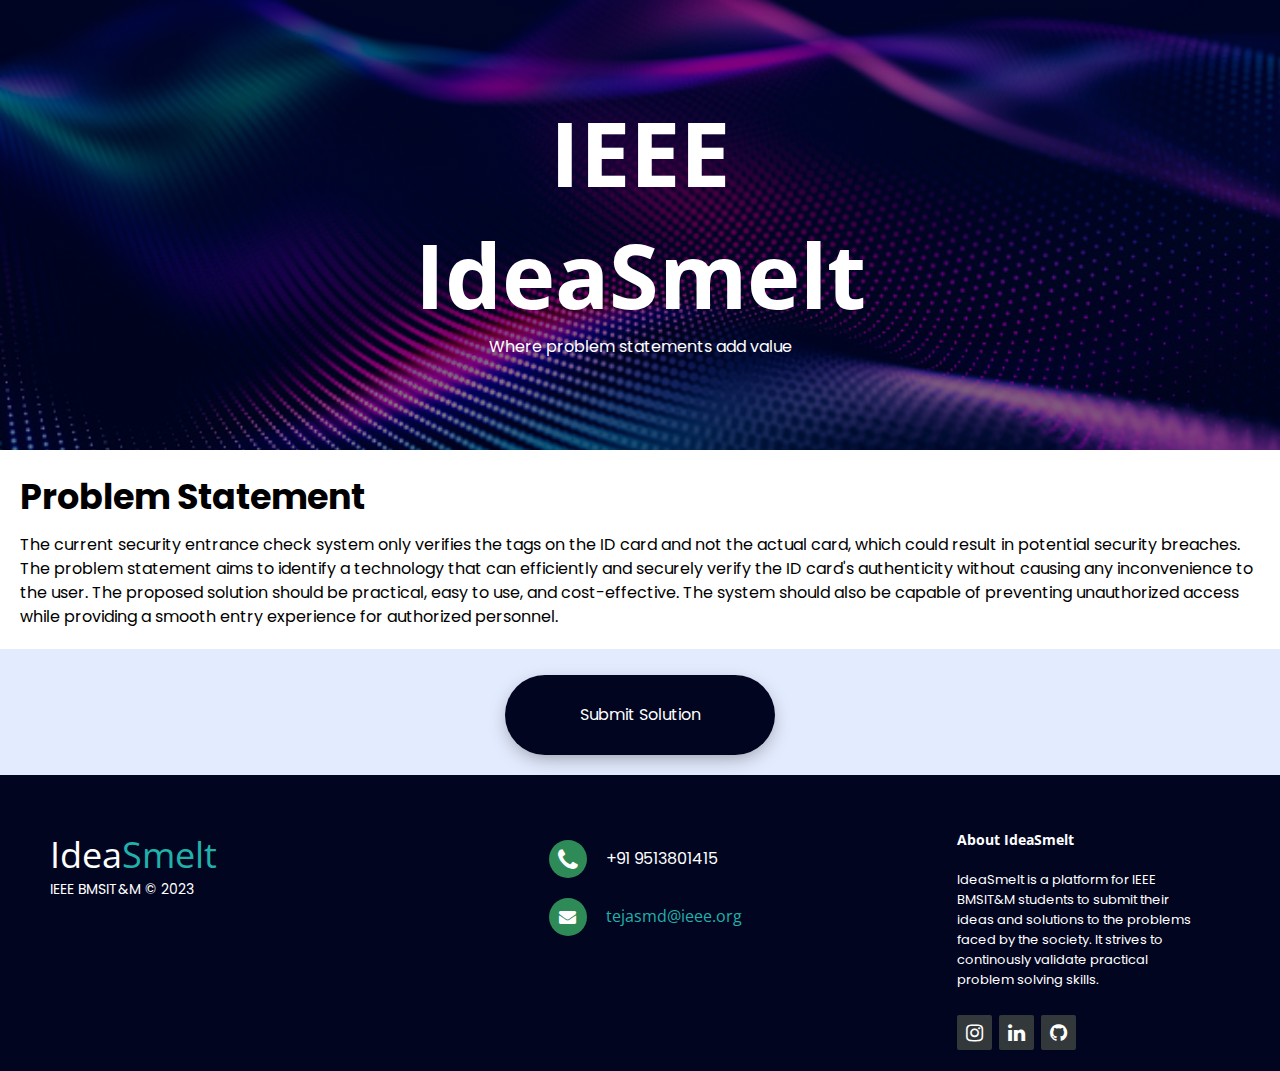
==== Ideasmelt.html @ 8e151fea "Reset everything back to Vishal commit #148a274" ====
<!DOCTYPE html>
<html>

<head>
    <title>IEEE Ideasmelt</title>
    <link rel="stylesheet" type="text/css" href="style/style.css">
    <link rel="stylesheet" type="text/css" href="style/banner.css">
    <link rel="stylesheet" type="text/css" href="style/submit.css">
    <link rel="stylesheet" type="text/css" href="style/footer.css">
    <link rel="stylesheet" href="https://cdnjs.cloudflare.com/ajax/libs/font-awesome/4.7.0/css/font-awesome.min.css">

</head>

<body>
    <div class="hero-image">
        <div class="hero-text">
            <h1>IEEE IdeaSmelt</h1>
            <p>Where problem statements add value</p>
        </div>
    </div>
    <!-- <header> -->
    <!-- <h1>IEEE IdeaSmelt</h1/> -->
    <!-- </header> -->
    <section>
        <h2>Problem Statement</h2>
        <p>The current security entrance check system only verifies the tags on the ID card and not the actual card,
            which could result in potential security breaches. The problem statement aims to identify a technology that
            can efficiently and securely verify the ID card's authenticity without causing any inconvenience to the
            user. The proposed solution should be practical, easy to use, and cost-effective. The system should also be
            capable of preventing unauthorized access while providing a smooth entry experience for authorized
            personnel.</p>
    </section>
    <center>
        <div class="container">
            <button id="btn">
                <p id="btnText">Submit Solution</p>
                <div class="check-box">
                    <svg xmlns="http://www.w3.org/2000/svg" viewBox="0 0 50 50">
                        <path fill="transparent" d="M14.1 27.2l7.1 7.2 16.7-16.8" />
                    </svg>
                </div>
            </button>
        </div>
    </center>
    
    <footer class="footer-distributed">

        <div class="footer-left">

            <h3>Idea<span>Smelt</span></h3>

            <!-- <p class="footer-links">
                <a href="#" class="link-1">Home</a>
                
                <a href="#">Blog</a>
            
                <a href="#">Pricing</a>
            
                <a href="#">About</a>
                
                <a href="#">Faq</a>
                
                <a href="#">Contact</a>
            </p>-->

            <p class="footer-company-name">IEEE BMSIT&M © 2023</p>
        </div>

        <div class="footer-center">

            <div>
                <i class="fa fa-phone"></i>
                <a href="tel:+91 9513801415">
                    <p>+91 9513801415</p>
                </a>
            </div>

            <div>
                <i class="fa fa-envelope"></i>
                <p><a href="mailto:tejasmd@ieee.org">tejasmd@ieee.org</a></p>
            </div>

            <!-- 
            <div>
                <i class="fa fa-phone"></i>
                <p>+91 9513801415</p>
            </div>


            <div>
                <i class="fa fa-envelope"></i>
                <p><a href="mailto:tejasmd@ieee.org">tejasmd@ieee.org</a></p>
            </div>

            <p> </p>

            <div>
                <i class="fa fa-phone"></i>
                <p>+91 9513801415</p>
            </div>

            <div>
                <i class="fa fa-envelope"></i>
                <p><a href="mailto:tejasmd@ieee.org">tejasmd@ieee.org</a></p>
            </div> -->

        </div>



        <div class="footer-right">

            <p class="footer-company-about">
                <span>About IdeaSmelt</span>
                IdeaSmelt is a platform for IEEE BMSIT&M students to submit their ideas and solutions to the problems
                faced by the society. It strives to continously validate practical problem solving skills.
            </p>

            <div class="footer-icons">

                <a href="https://www.instagram.com/bmsit_ieee/?hl=en"><i class="fa fa-instagram"></i></a>
                <a href="https://in.linkedin.com/in/ieee-bmsit"><i class="fa fa-linkedin"></i></a>
                <a href="https://github.com/Tejas-MD/IEEE-Ideasmelt---Website"><i class="fa fa-github"></i></a>

            </div>

        </div>

    </footer>
</body>

</html>
---- style/banner.css ----
*
{
    margin: 0%;
    padding: 0%;
    box-sizing: border-box;
}

body,
html {
    height: 100%;
}

/* The hero image */
.hero-image {
    /* Use "linear-gradient" to add a darken background effect to the image (photographer.jpg). This will make the text easier to read */
    background-image: linear-gradient(rgba(0, 0, 0, 0.5), rgba(0, 0, 0, 0.5)), url("../images/sample4.jpg");

    /* Set a specific height */
    height: 50%;

    /* Position and center the image to scale nicely on all screens */
    background-position: center;
    background-repeat: no-repeat;
    background-size: cover;
    position: relative;
}

/* Place text in the middle of the image */
.hero-text {
    text-align: center;
    position: absolute;
    top: 50%;
    left: 50%;
    transform: translate(-50%, -50%);
    color: white;
    font-size: 45px;
    font-family: 'Poppins', sans-serif;
}

h2 {
    font-size: 35px;
    font-weight: bold;
    margin-bottom: 10px;
    font-family: 'Poppins', sans-serif;
}

p {
    font-size: 16px;
    line-height: 1.5;
    margin: 0;
    font-family: 'Poppins', sans-serif;
}

header {
    background-color: #0066cc;
    color: white;
    text-align: center;
    padding: 20px;
}
---- style/submit.css ----
@import url('https://fonts.googleapis.com/css2?family=Poppins:wght@100;200;300;400;500;600;700;800;900&display=swap');

*{
    margin: 0;
    padding: 0;
    box-sizing: border-box;
    font-family: 'Poppins', sans-serif;
}

.container{
    width: 100%;
    background: #e3ebfe;
    padding-top: 2%;
    justify-content: center;
    align-items: center;
}

button{
    width: 270px;
    height: 80px;
    border: none;
    outline: none;
    background: rgb(1,5,32);
    text-decoration: none;
    color: #fff;
    font-size: 22px;
    border-radius: 40px;
    text-align: center;
    box-shadow: 0 6px 20px -5px rgba(0,0,0,0.4);
    /* position: relative; */
    overflow: hidden;
    cursor: pointer;
    transition: 1s;
    /*make the button in the center*/
    margin-bottom: 20px;

}

/* button hover */
button:hover{
    background: #0a4e69;
    transition: 1s;
}

a:active, a:hover, a:focus, a{
    color: #fff;
    text-decoration: none;
}

.check-box{
    width: 80px;
    height: 80px;
    border-radius: 40px;
    box-shadow: 0 0 12px -2px rgba(0,0,0,0.5);
    position: absolute;
    top: 0;
    right: -40px;
    opacity: 0;
}

.check-box svg{
    width: 40px;
    margin: 20px;
}

svg path{
    stroke-width: 3;
    stroke: #fff;
    stroke-dasharray: 34;
    stroke-dashoffset: 34;
    stroke-linecap: round;
}

.active{
    background: #ff2b75;
    transition: 1s;
}

.active .check-box{
    right: 0;
    opacity: 1;
    transition: 1s;
}

.active p{
    margin-right: 125px;
    transition: 1s;
}

.active svg path{
    stroke-dashoffset: 0;
    transition: 1s;
    transition-delay: 1s;
}
  
  section {
    margin: 20px;
    font-size: 18px;
  }
---- style/footer.css ----
/* Footer */
@import url(https://fonts.googleapis.com/css?family=Open+Sans:400,500,300,700);

* {
  font-family: Open Sans;
}


.footer-distributed{
  background: rgb(1,5,32);
  box-shadow: 0 1px 1px 0 rgba(0, 0, 0, 0.12);
  box-sizing: border-box;
  width: 100%;
  text-align: left;
  font: bold 16px sans-serif;
  padding: 55px 50px;
  padding-bottom: 1rem;
  padding-right: 2rem;
}

.footer-distributed .footer-left,
.footer-distributed .footer-center,
.footer-distributed .footer-right{
  display: inline-block;
  vertical-align: top;
}

/* Footer left */

.footer-distributed .footer-left{
  width: 40%;
}

/* The company logo */

.footer-distributed h3{
  color:  #ffffff;
  font: normal 36px 'Open Sans', cursive;
  margin: 0;
}

.footer-distributed h3 span{
  color:  lightseagreen;
}

/* Footer links */

.footer-distributed .footer-links{
  color:  #ffffff;
  margin: 20px 0 12px;
  padding: 0;
}

.footer-distributed .footer-links a{
  display:inline-block;
  line-height: 1.8;
  font-weight:400;
  text-decoration: none;
  color:  inherit;
}

.footer-distributed .footer-company-name{
  color:  #ffffff;
  font-size: 14px;
  font-weight: normal;
  margin: 0;
}

/* Footer Center */

.footer-distributed .footer-center{
  width: 35%;
}

.footer-distributed .footer-center i{
  background-color:  seagreen;
  color: #ffffff;
  font-size: 25px;
  width: 38px;
  height: 38px;
  border-radius: 50%;
  text-align: center;
  line-height: 42px;
  margin: 10px 15px;
  vertical-align: middle;
}

.footer-distributed .footer-center i.fa-envelope{
  font-size: 17px;
  line-height: 38px;
}

.footer-distributed .footer-center p{
  display: inline-block;
  color: #ffffff;
  font-weight:400;
  vertical-align: middle;
  margin:0;
}

.footer-distributed .footer-center p span{
  display:block;
  font-weight: normal;
  font-size:14px;
  line-height:2;
}

.footer-distributed .footer-center p a{
  color:  lightseagreen;
  text-decoration: none;;
}

.footer-distributed .footer-links a:before {
  content: "|";
  font-weight:300;
  font-size: 20px;
  left: 0;
  color: #fff;
  display: inline-block;
  padding-right: 5px;
}

.footer-distributed .footer-links .link-1:before {
  content: none;
}

/* Footer Right */

.footer-distributed .footer-right{
  width: 20%;
}

.footer-distributed .footer-company-about{
  line-height: 20px;
  color:  #ffffff;
  font-size: 13px;
  font-weight: normal;
  margin: 0;
}

.footer-distributed .footer-company-about span{
  display: block;
  color:  #ffffff;
  font-size: 14px;
  font-weight: bold;
  margin-bottom: 20px;
}

.footer-distributed .footer-icons{
  margin-top: 25px;
}

.footer-distributed .footer-icons a{
  display: inline-block;
  width: 35px;
  height: 35px;
  cursor: pointer;
  background-color:  #33383b;
  border-radius: 2px;

  font-size: 20px;
  color: #ffffff;
  text-align: center;
  line-height: 35px;

  margin-right: 3px;
  margin-bottom: 5px;
}

/* If you don't want the footer to be responsive, remove these media queries */

@media (max-width: 880px) {

  .footer-distributed{
    font: bold 14px sans-serif;
  }

  .footer-distributed .footer-left,
  .footer-distributed .footer-center,
  .footer-distributed .footer-right{
    display: block;
    width: 100%;
    margin-bottom: 40px;
    text-align: center;
  }

  .footer-distributed .footer-center i{
    margin-left: 0;
  }

}
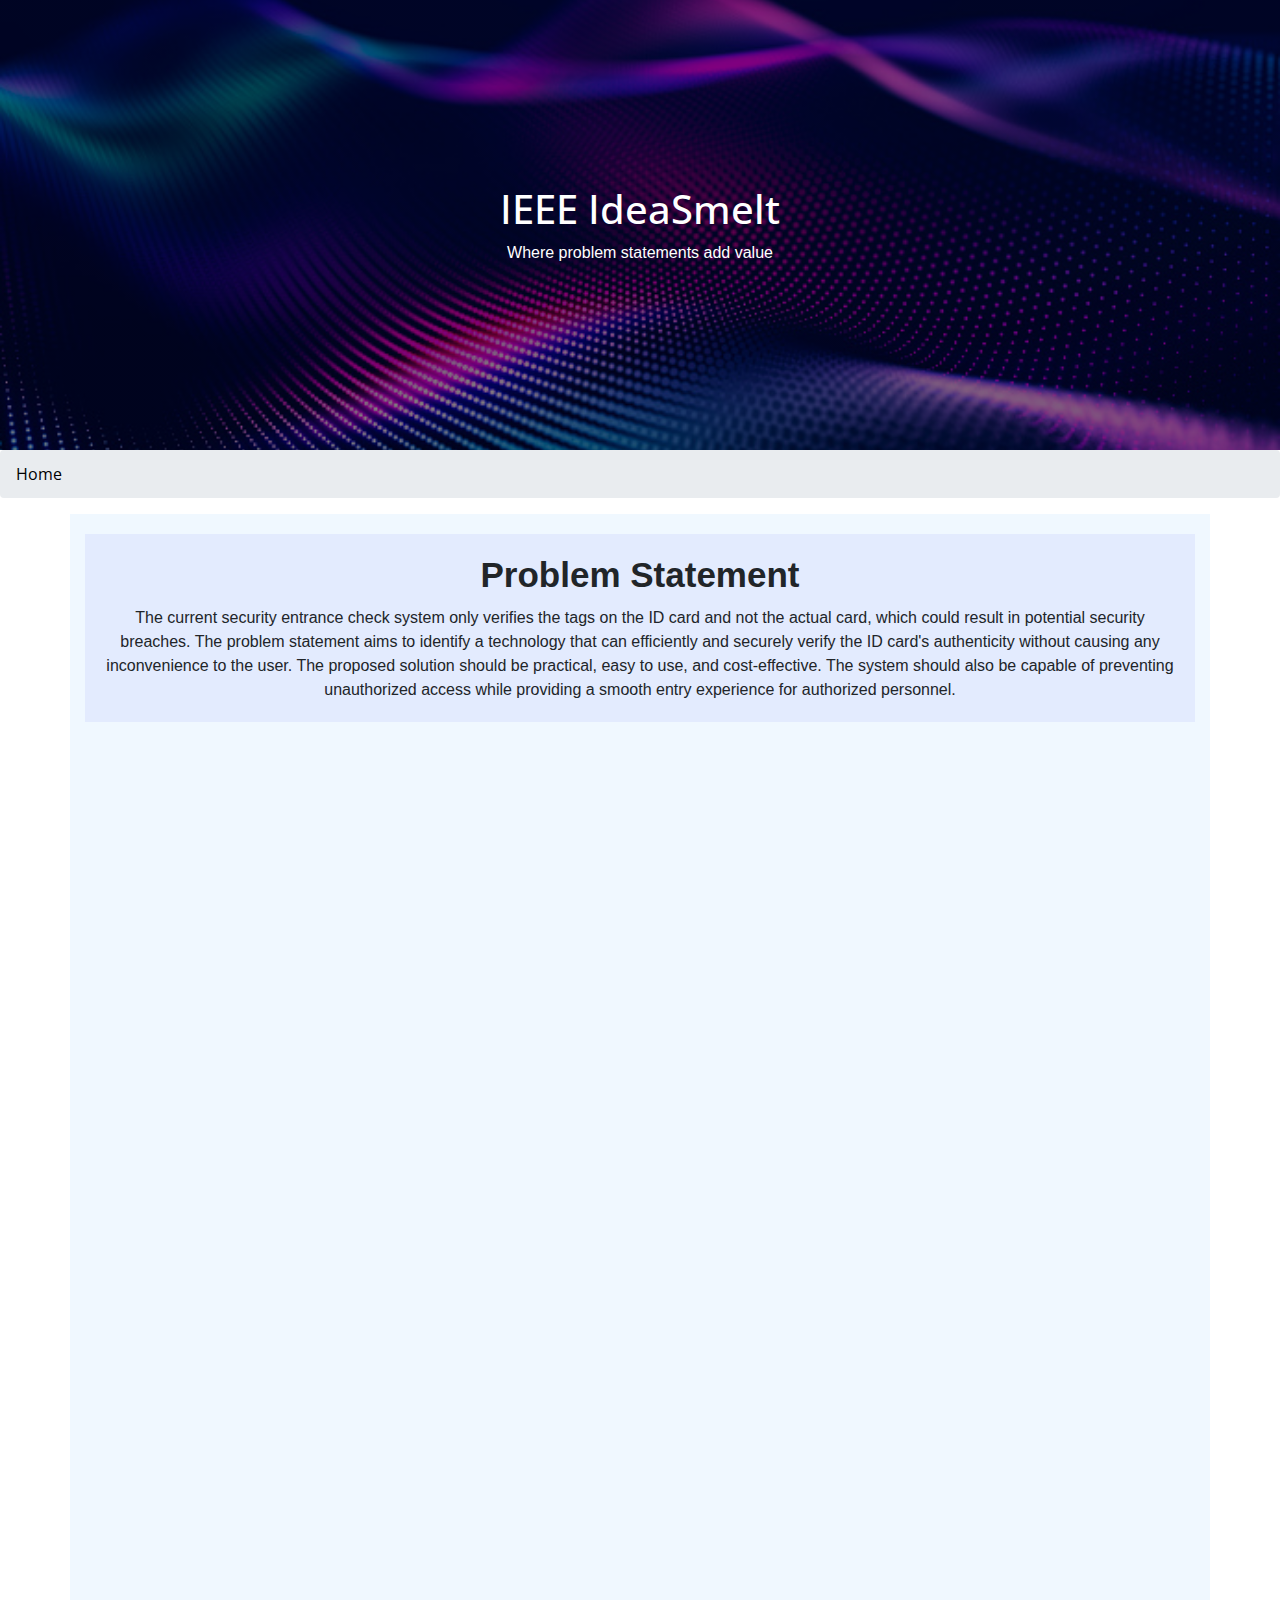
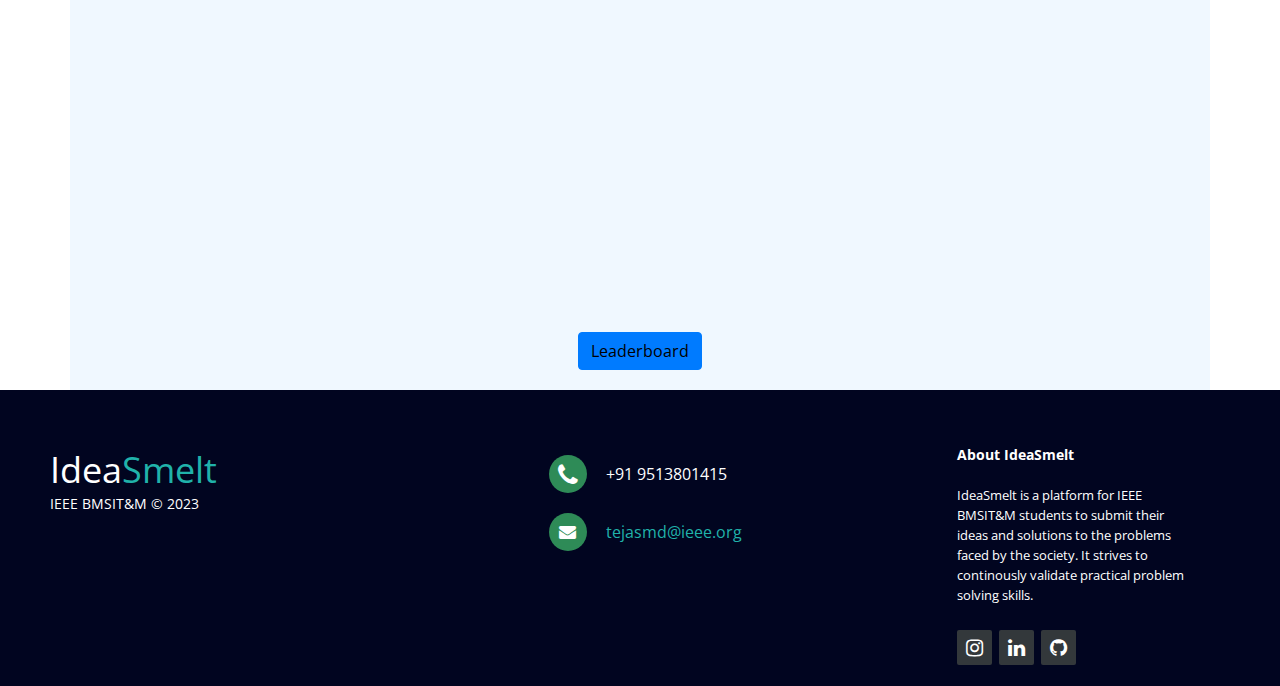
==== commit ee8ea36c: "added bootstrap to the home page and fixed things" ====
--- a/Ideasmelt.html
+++ b/Ideasmelt.html
@@ -2,11 +2,20 @@
 <html>
 
 <head>
+    <meta charset="UTF-8">
+    <meta http-equiv="X-UA-Compatible" content="IE=edge">
+    <meta name="viewport" content="width=device-width, initial-scale=1.0">
+
     <title>IEEE Ideasmelt</title>
+
     <link rel="stylesheet" type="text/css" href="style/style.css">
     <link rel="stylesheet" type="text/css" href="style/banner.css">
-    <link rel="stylesheet" type="text/css" href="style/submit.css">
     <link rel="stylesheet" type="text/css" href="style/footer.css">
+    <link rel="stylesheet" type="text/css" href="style/problem.css">
+    
+    <link href="https://cdn.jsdelivr.net/npm/bootstrap@5.2.3/dist/css/bootstrap.min.css" rel="stylesheet" integrity="sha384-rbsA2VBKQhggwzxH7pPCaAqO46MgnOM80zW1RWuH61DGLwZJEdK2Kadq2F9CUG65" crossorigin="anonymous">
+    <link rel="stylesheet" href="https://cdn.jsdelivr.net/npm/bootstrap@4.6.2/dist/css/bootstrap.min.css">
+    <link href="https://fonts.googleapis.com/css2?family=Josefin+Sans&display=swap" rel="stylesheet">
     <link rel="stylesheet" href="https://cdnjs.cloudflare.com/ajax/libs/font-awesome/4.7.0/css/font-awesome.min.css">
 
 </head>
@@ -21,28 +30,54 @@
     <!-- <header> -->
     <!-- <h1>IEEE IdeaSmelt</h1/> -->
     <!-- </header> -->
-    <section>
-        <h2>Problem Statement</h2>
-        <p>The current security entrance check system only verifies the tags on the ID card and not the actual card,
-            which could result in potential security breaches. The problem statement aims to identify a technology that
-            can efficiently and securely verify the ID card's authenticity without causing any inconvenience to the
-            user. The proposed solution should be practical, easy to use, and cost-effective. The system should also be
-            capable of preventing unauthorized access while providing a smooth entry experience for authorized
-            personnel.</p>
-    </section>
-    <center>
-        <div class="container">
-            <button id="btn">
-                <p id="btnText">Submit Solution</p>
-                <div class="check-box">
-                    <svg xmlns="http://www.w3.org/2000/svg" viewBox="0 0 50 50">
-                        <path fill="transparent" d="M14.1 27.2l7.1 7.2 16.7-16.8" />
-                    </svg>
+
+    <!-- breadcrums -->
+    <nav style="--bs-breadcrumb-divider: url(&#34;data:image/svg+xml,%3Csvg xmlns='http://www.w3.org/2000/svg' width='8' height='8'%3E%3Cpath d='M2.5 0L1 1.5 3.5 4 1 6.5 2.5 8l4-4-4-4z' fill='%236c757d'/%3E%3C/svg%3E&#34;);" aria-label="breadcrumb">
+        <ol class="breadcrumb">
+            <li class="breadcrumb-item"><a href="Ideasmelt.html">Home</a></li>
+        </ol>
+    </nav>
+
+    <!-- main -->
+    <div class="container main_section">
+        <!-- problem statement section -->
+        <div class="row">
+            <div class="col-md-12">
+                <div class="problem text-center">
+                    <h2>Problem Statement</h2>
+                    <p>
+                        The current security entrance check system only verifies the tags on the ID card and not the actual card,
+                        which could result in potential security breaches. The problem statement aims to identify a technology that
+                        can efficiently and securely verify the ID card's authenticity without causing any inconvenience to the
+                        user. The proposed solution should be practical, easy to use, and cost-effective. The system should also be
+                        capable of preventing unauthorized access while providing a smooth entry experience for authorized
+                        personnel.
+                    </p>
                 </div>
-            </button>
+            </div>
         </div>
-    </center>
-    
+
+        <!-- Google form integration using iframe -->
+        <div class="row">
+            <div class="col-md-12">
+                <div class="form text-center">
+                    <iframe src="https://docs.google.com/forms/d/e/1FAIpQLSfJGp_RNYvOnj9CLgPDKUlSetz_xPPGLwyY-zP4yaMA66i6kQ/viewform?embedded=true" width="640" height="1204" frameborder="0" marginheight="0" marginwidth="0">Loading…</iframe>
+                </div>
+            </div>
+        </div>
+        
+        <!-- go to LeaderBoard button -->
+        <div class="row">
+            <div class="col-md-12">
+                <div class="leaderboard text-center">
+                    <a href="leaderboard.html" class="btn btn-primary">Leaderboard</a>
+                </div>
+            </div>
+        </div>
+        
+    </div>
+
+    <!-- footer -->
     <footer class="footer-distributed">
 
         <div class="footer-left">
@@ -106,7 +141,7 @@
 
         </div>
 
-
+        
 
         <div class="footer-right">
 
@@ -129,4 +164,4 @@
     </footer>
 </body>
 
-</html>+</html>
--- a/style/banner.css
+++ b/style/banner.css
@@ -1,8 +1,15 @@
-*
-{
-    margin: 0%;
-    padding: 0%;
+*, *:before, *:after {
     box-sizing: border-box;
+    -moz-box-sizing: border-box;
+    -webkit-box-sizing: border-box;
+}
+
+body,html {
+    min-height:100%;
+}
+
+body{
+    background:#fff;
 }
 
 body,
@@ -37,23 +44,22 @@
     font-family: 'Poppins', sans-serif;
 }
 
-h2 {
-    font-size: 35px;
-    font-weight: bold;
-    margin-bottom: 10px;
-    font-family: 'Poppins', sans-serif;
-}
-
-p {
+.hero-text p {
     font-size: 16px;
     line-height: 1.5;
     margin: 0;
     font-family: 'Poppins', sans-serif;
 }
 
-header {
+/* header {
     background-color: #0066cc;
     color: white;
     text-align: center;
     padding: 20px;
-}+} */
+
+/* for links to appear black */
+a, a:hover, a:focus, a:active, a:visited, a:link {
+    text-decoration: none;
+     color: #000;
+  }--- a/style/problem.css
+++ b/style/problem.css
@@ -0,0 +1,27 @@
+
+.problem h2 {
+    font-size: 35px;
+    font-weight: bold;
+    margin-bottom: 10px;
+    font-family: 'Poppins', sans-serif;
+}
+
+.problem p {
+    font-size: 16px;
+    line-height: 1.5;
+    margin: 0;
+    font-family: 'Poppins', sans-serif;
+}
+
+.problem {
+    background-color: #e3ebfe;
+    padding: 20px;
+    
+}
+
+.main_section {
+    background-color: aliceblue;
+    padding: 20px;
+}
+
+
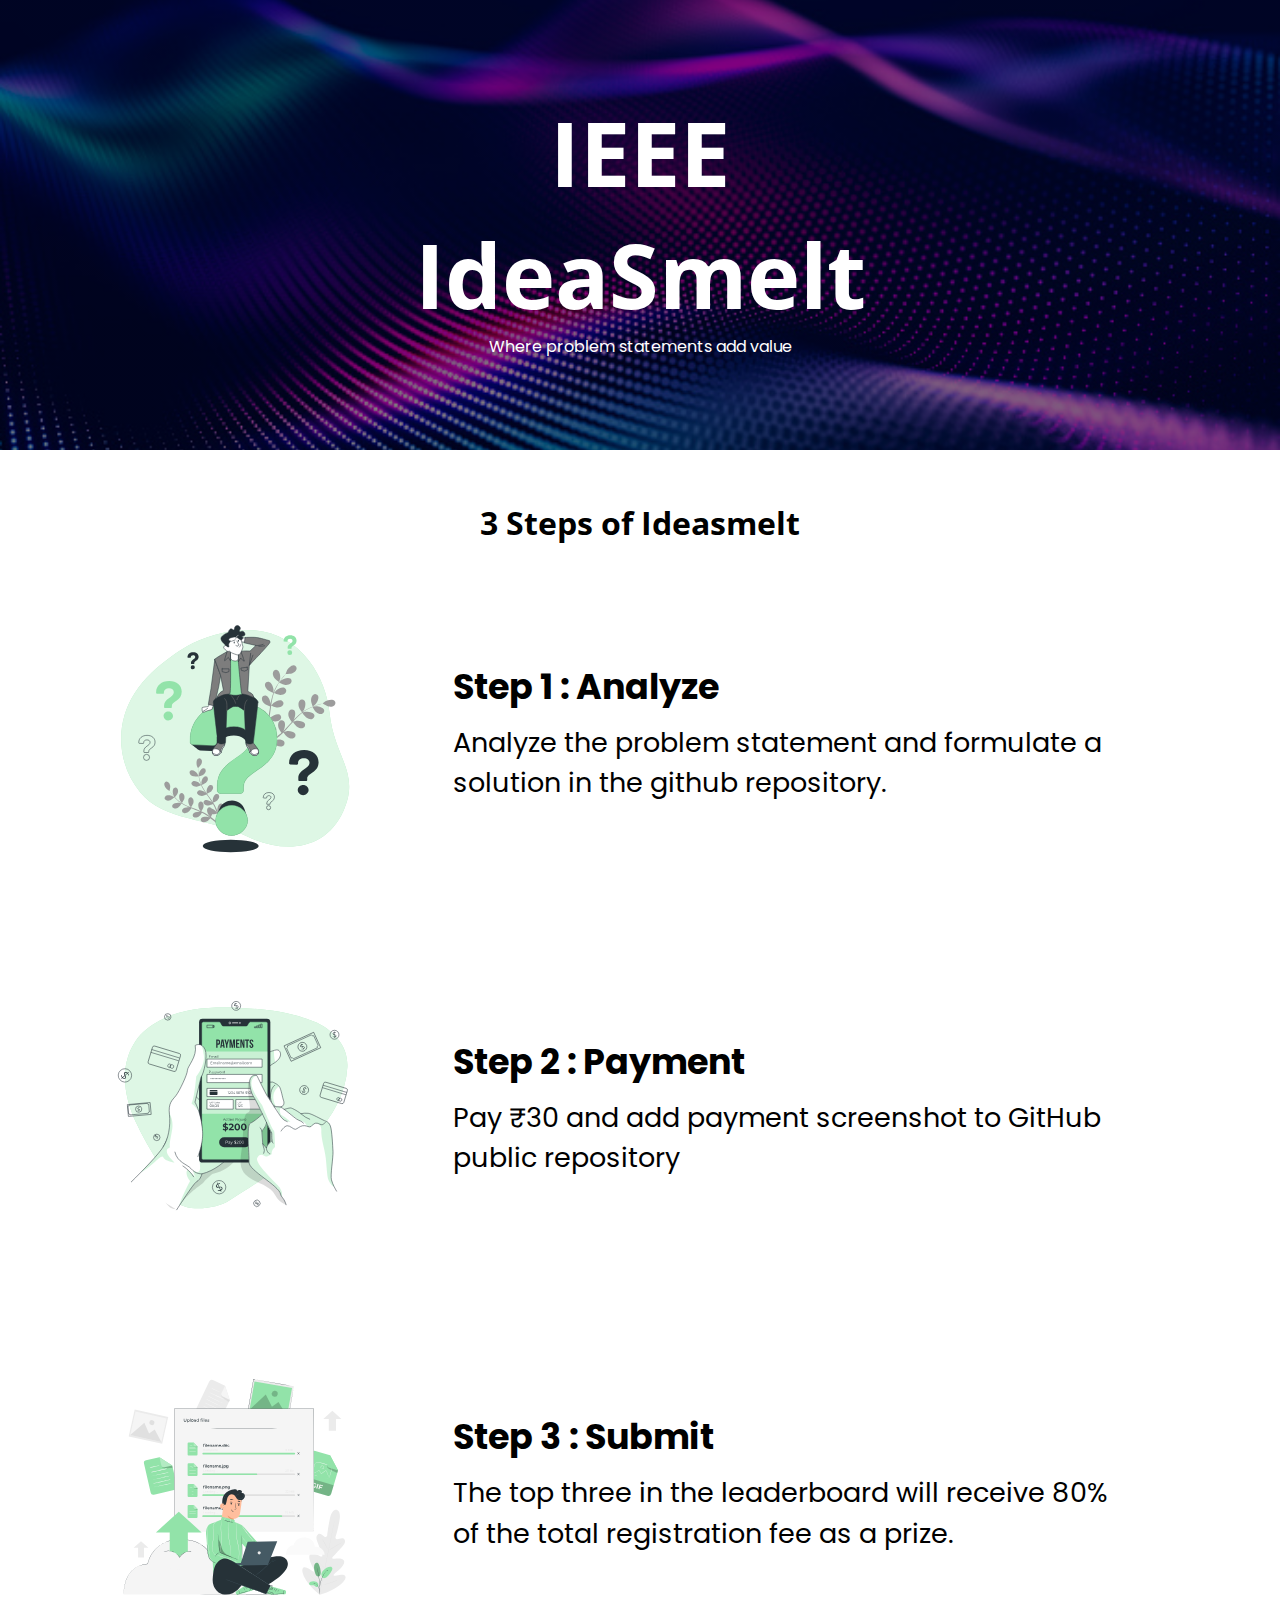
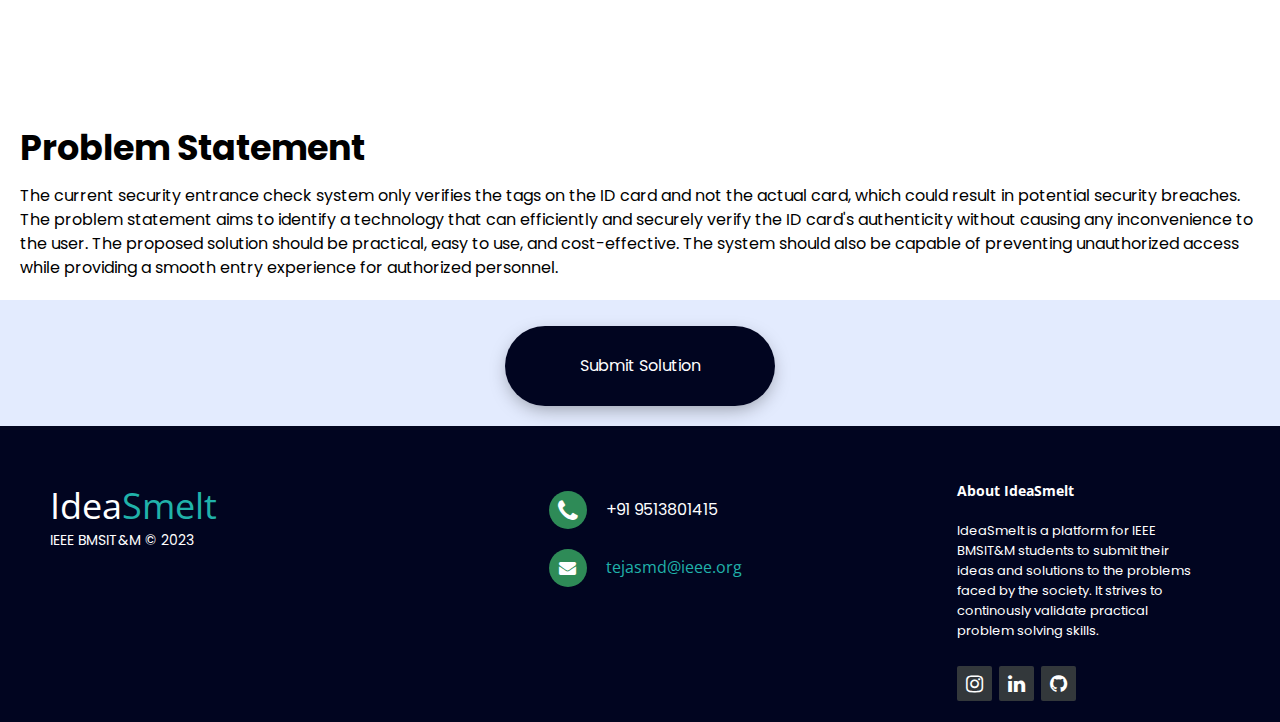
==== commit 119c386b: "added 3 steps" ====
--- a/Ideasmelt.html
+++ b/Ideasmelt.html
@@ -3,24 +3,22 @@
 
 <head>
     <meta charset="UTF-8">
-    <meta http-equiv="X-UA-Compatible" content="IE=edge">
     <meta name="viewport" content="width=device-width, initial-scale=1.0">
 
+    
     <title>IEEE Ideasmelt</title>
 
     <link rel="stylesheet" type="text/css" href="style/style.css">
     <link rel="stylesheet" type="text/css" href="style/banner.css">
+    <link rel="stylesheet" type="text/css" href="style/submit.css">
     <link rel="stylesheet" type="text/css" href="style/footer.css">
-    <link rel="stylesheet" type="text/css" href="style/problem.css">
-    
-    <link href="https://cdn.jsdelivr.net/npm/bootstrap@5.2.3/dist/css/bootstrap.min.css" rel="stylesheet" integrity="sha384-rbsA2VBKQhggwzxH7pPCaAqO46MgnOM80zW1RWuH61DGLwZJEdK2Kadq2F9CUG65" crossorigin="anonymous">
-    <link rel="stylesheet" href="https://cdn.jsdelivr.net/npm/bootstrap@4.6.2/dist/css/bootstrap.min.css">
-    <link href="https://fonts.googleapis.com/css2?family=Josefin+Sans&display=swap" rel="stylesheet">
+
     <link rel="stylesheet" href="https://cdnjs.cloudflare.com/ajax/libs/font-awesome/4.7.0/css/font-awesome.min.css">
 
 </head>
 
 <body>
+    <!-- The Header starts -->
     <div class="hero-image">
         <div class="hero-text">
             <h1>IEEE IdeaSmelt</h1>
@@ -31,53 +29,63 @@
     <!-- <h1>IEEE IdeaSmelt</h1/> -->
     <!-- </header> -->
 
-    <!-- breadcrums -->
-    <nav style="--bs-breadcrumb-divider: url(&#34;data:image/svg+xml,%3Csvg xmlns='http://www.w3.org/2000/svg' width='8' height='8'%3E%3Cpath d='M2.5 0L1 1.5 3.5 4 1 6.5 2.5 8l4-4-4-4z' fill='%236c757d'/%3E%3C/svg%3E&#34;);" aria-label="breadcrumb">
-        <ol class="breadcrumb">
-            <li class="breadcrumb-item"><a href="Ideasmelt.html">Home</a></li>
-        </ol>
-    </nav>
+    <!-- The Header ends -->
 
-    <!-- main -->
-    <div class="container main_section">
-        <!-- problem statement section -->
-        <div class="row">
-            <div class="col-md-12">
-                <div class="problem text-center">
-                    <h2>Problem Statement</h2>
-                    <p>
-                        The current security entrance check system only verifies the tags on the ID card and not the actual card,
-                        which could result in potential security breaches. The problem statement aims to identify a technology that
-                        can efficiently and securely verify the ID card's authenticity without causing any inconvenience to the
-                        user. The proposed solution should be practical, easy to use, and cost-effective. The system should also be
-                        capable of preventing unauthorized access while providing a smooth entry experience for authorized
-                        personnel.
-                    </p>
-                </div>
+
+    <div class="box">
+        <center><div><h1>3 Steps of Ideasmelt</h1></div></center>
+        <div class="step">
+            <img src="./images/idea.svg" alt="idea" class="floating">
+            <div class="step1">
+                <h2>Step 1 : Analyze</h2>
+                <p>Analyze the problem statement and formulate a solution in the github repository.</p>
+            </div>
+            
+        </div>
+        <div class="step">
+            <img src="./images/payment.svg" alt="payment" class="floating">
+            <div class="step2">
+                <h2>Step 2 : Payment</h2>
+                <p>Pay ₹30 and add payment screenshot to GitHub public repository</p>
             </div>
         </div>
-
-        <!-- Google form integration using iframe -->
-        <div class="row">
-            <div class="col-md-12">
-                <div class="form text-center">
-                    <iframe src="https://docs.google.com/forms/d/e/1FAIpQLSfJGp_RNYvOnj9CLgPDKUlSetz_xPPGLwyY-zP4yaMA66i6kQ/viewform?embedded=true" width="640" height="1204" frameborder="0" marginheight="0" marginwidth="0">Loading…</iframe>
-                </div>
+        <div class="step">
+            <img src="./images/submit.svg" alt="prize" class="floating">
+            <div class="step3">
+                <h2>Step 3 : Submit</h2>
+                <p>The top three in the leaderboard will receive 80% of the total registration fee as a prize.</p>
             </div>
         </div>
-        
-        <!-- go to LeaderBoard button -->
-        <div class="row">
-            <div class="col-md-12">
-                <div class="leaderboard text-center">
-                    <a href="leaderboard.html" class="btn btn-primary">Leaderboard</a>
-                </div>
-            </div>
-        </div>
-        
     </div>
 
-    <!-- footer -->
+    <!-- problem statement section starts -->
+    <section class="problem_statement">
+        <h2>Problem Statement</h2>
+        <p>The current security entrance check system only verifies the tags on the ID card and not the actual card,
+            which could result in potential security breaches. The problem statement aims to identify a technology that
+            can efficiently and securely verify the ID card's authenticity without causing any inconvenience to the
+            user. The proposed solution should be practical, easy to use, and cost-effective. The system should also be
+            capable of preventing unauthorized access while providing a smooth entry experience for authorized
+            personnel.</p>
+    </section>
+    <!-- problem statement section ends -->
+
+    <!-- Submit Button section starts -->
+    <center>
+        <div class="container">
+            <button id="btn">
+                <p id="btnText">Submit Solution</p>
+                <div class="check-box">
+                    <svg xmlns="http://www.w3.org/2000/svg" viewBox="0 0 50 50">
+                        <path fill="transparent" d="M14.1 27.2l7.1 7.2 16.7-16.8" />
+                    </svg>
+                </div>
+            </button>
+        </div>
+    </center>
+    <!-- Submit Button section ends -->
+
+    <!-- The footer section start -->
     <footer class="footer-distributed">
 
         <div class="footer-left">
@@ -141,7 +149,7 @@
 
         </div>
 
-        
+
 
         <div class="footer-right">
 
@@ -162,6 +170,7 @@
         </div>
 
     </footer>
+    <!-- The footer section ends -->
 </body>
 
-</html>
+</html>--- a/style/banner.css
+++ b/style/banner.css
@@ -1,15 +1,8 @@
-*, *:before, *:after {
+*
+{
+    margin: 0%;
+    padding: 0%;
     box-sizing: border-box;
-    -moz-box-sizing: border-box;
-    -webkit-box-sizing: border-box;
-}
-
-body,html {
-    min-height:100%;
-}
-
-body{
-    background:#fff;
 }
 
 body,
@@ -44,22 +37,74 @@
     font-family: 'Poppins', sans-serif;
 }
 
-.hero-text p {
+h2 {
+    font-size: 35px;
+    font-weight: bold;
+    margin-bottom: 10px;
+    font-family: 'Poppins', sans-serif;
+}
+
+p {
     font-size: 16px;
     line-height: 1.5;
     margin: 0;
     font-family: 'Poppins', sans-serif;
 }
 
-/* header {
+header {
     background-color: #0066cc;
     color: white;
     text-align: center;
     padding: 20px;
-} */
+}
 
-/* for links to appear black */
-a, a:hover, a:focus, a:active, a:visited, a:link {
-    text-decoration: none;
-     color: #000;
-  }+
+/*steps*/
+
+.box
+{
+    margin: 2vw;
+    padding: 2vw;
+    display: flex;
+    flex-direction: column;
+    justify-content:right;
+}
+
+.box .step
+{
+    display: flex;
+    flex-direction: row;
+    margin: 2vw;
+}
+
+.box .step >img
+{
+    width: 20vw;
+}
+
+.box .step .step1,.step2,.step3
+{
+    margin: 10vh; 
+}
+
+
+
+.step1>p,.step2>p,.step3>p
+{
+    font-size:3vh;
+}
+
+.floating {  
+    animation-name: floating;
+    animation-duration: 3s;
+    animation-iteration-count: infinite;
+    animation-timing-function: ease-in-out;
+    margin-left: 30px;
+    margin-top: 5px;
+}
+
+@keyframes floating {
+    from { transform: translate(0,  0px); }
+    65%  { transform: translate(0, 15px); }
+    to   { transform: translate(0, -0px); }    
+}--- a/style/submit.css
+++ b/style/submit.css
@@ -0,0 +1,96 @@
+  
+  @import url('https://fonts.googleapis.com/css2?family=Poppins:wght@100;200;300;400;500;600;700;800;900&display=swap');
+
+*{
+    margin: 0;
+    padding: 0;
+    box-sizing: border-box;
+    font-family: 'Poppins', sans-serif;
+}
+
+.container{
+    width: 100%;
+    background: #e3ebfe;
+    padding-top: 2%;
+    justify-content: center;
+    align-items: center;
+}
+
+button{
+    width: 270px;
+    height: 80px;
+    border: none;
+    outline: none;
+    background: rgb(1,5,32);
+    color: #fff;
+    font-size: 22px;
+    border-radius: 40px;
+    text-align: center;
+    box-shadow: 0 6px 20px -5px rgba(0,0,0,0.4);
+    /* position: relative; */
+    overflow: hidden;
+    cursor: pointer;
+    transition: 1s;
+    /*make the button in the center*/
+    margin-bottom: 20px;
+
+}
+
+/* button hover */
+button:hover{
+    background: #0a4e69;
+    transition: 1s;
+}
+
+.check-box{
+    width: 80px;
+    height: 80px;
+    border-radius: 40px;
+    box-shadow: 0 0 12px -2px rgba(0,0,0,0.5);
+    position: absolute;
+    top: 0;
+    right: -40px;
+    opacity: 0;
+}
+
+.check-box svg{
+    width: 40px;
+    margin: 20px;
+}
+
+svg path{
+    stroke-width: 3;
+    stroke: #fff;
+    stroke-dasharray: 34;
+    stroke-dashoffset: 34;
+    stroke-linecap: round;
+}
+
+.active{
+    background: #ff2b75;
+    transition: 1s;
+}
+
+.active .check-box{
+    right: 0;
+    opacity: 1;
+    transition: 1s;
+}
+
+.active p{
+    margin-right: 125px;
+    transition: 1s;
+}
+
+.active svg path{
+    stroke-dashoffset: 0;
+    transition: 1s;
+    transition-delay: 1s;
+}
+  
+section {
+    margin: 20px;
+    font-size: 18px;
+}
+
+  
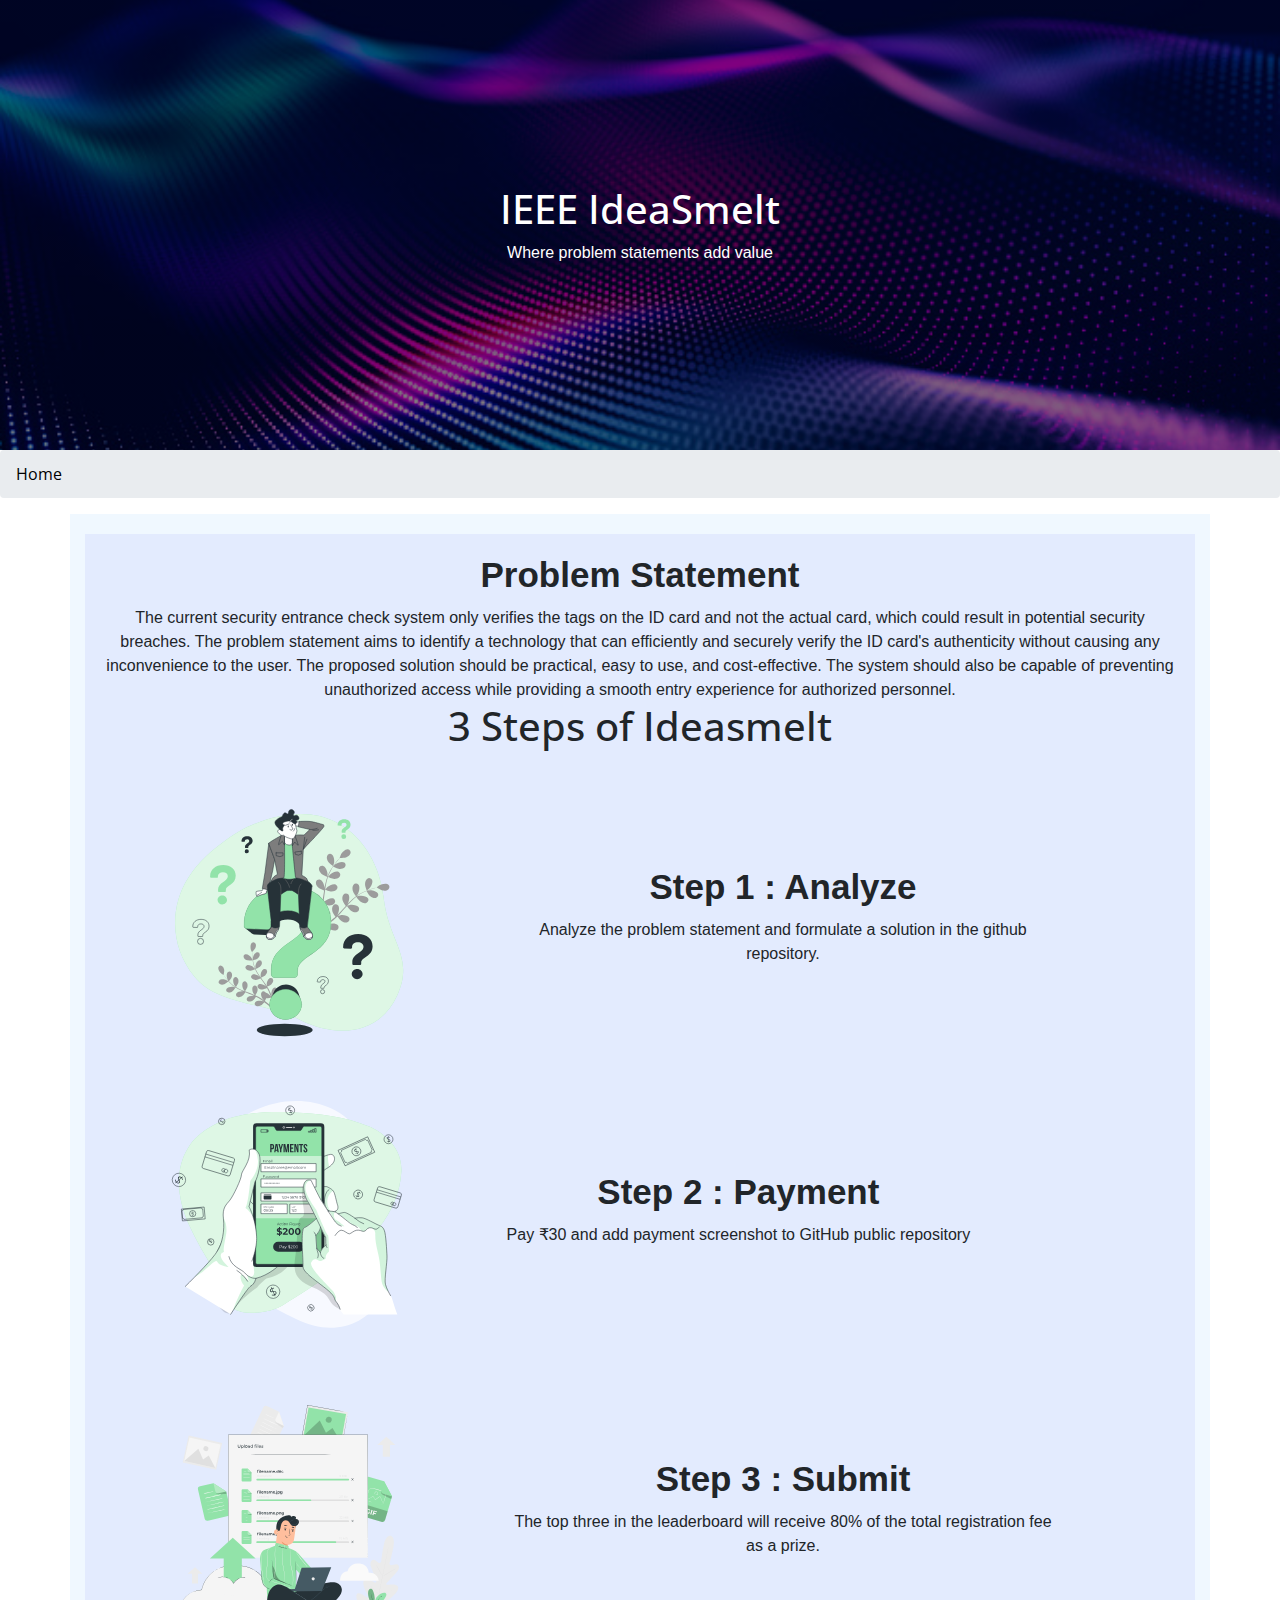
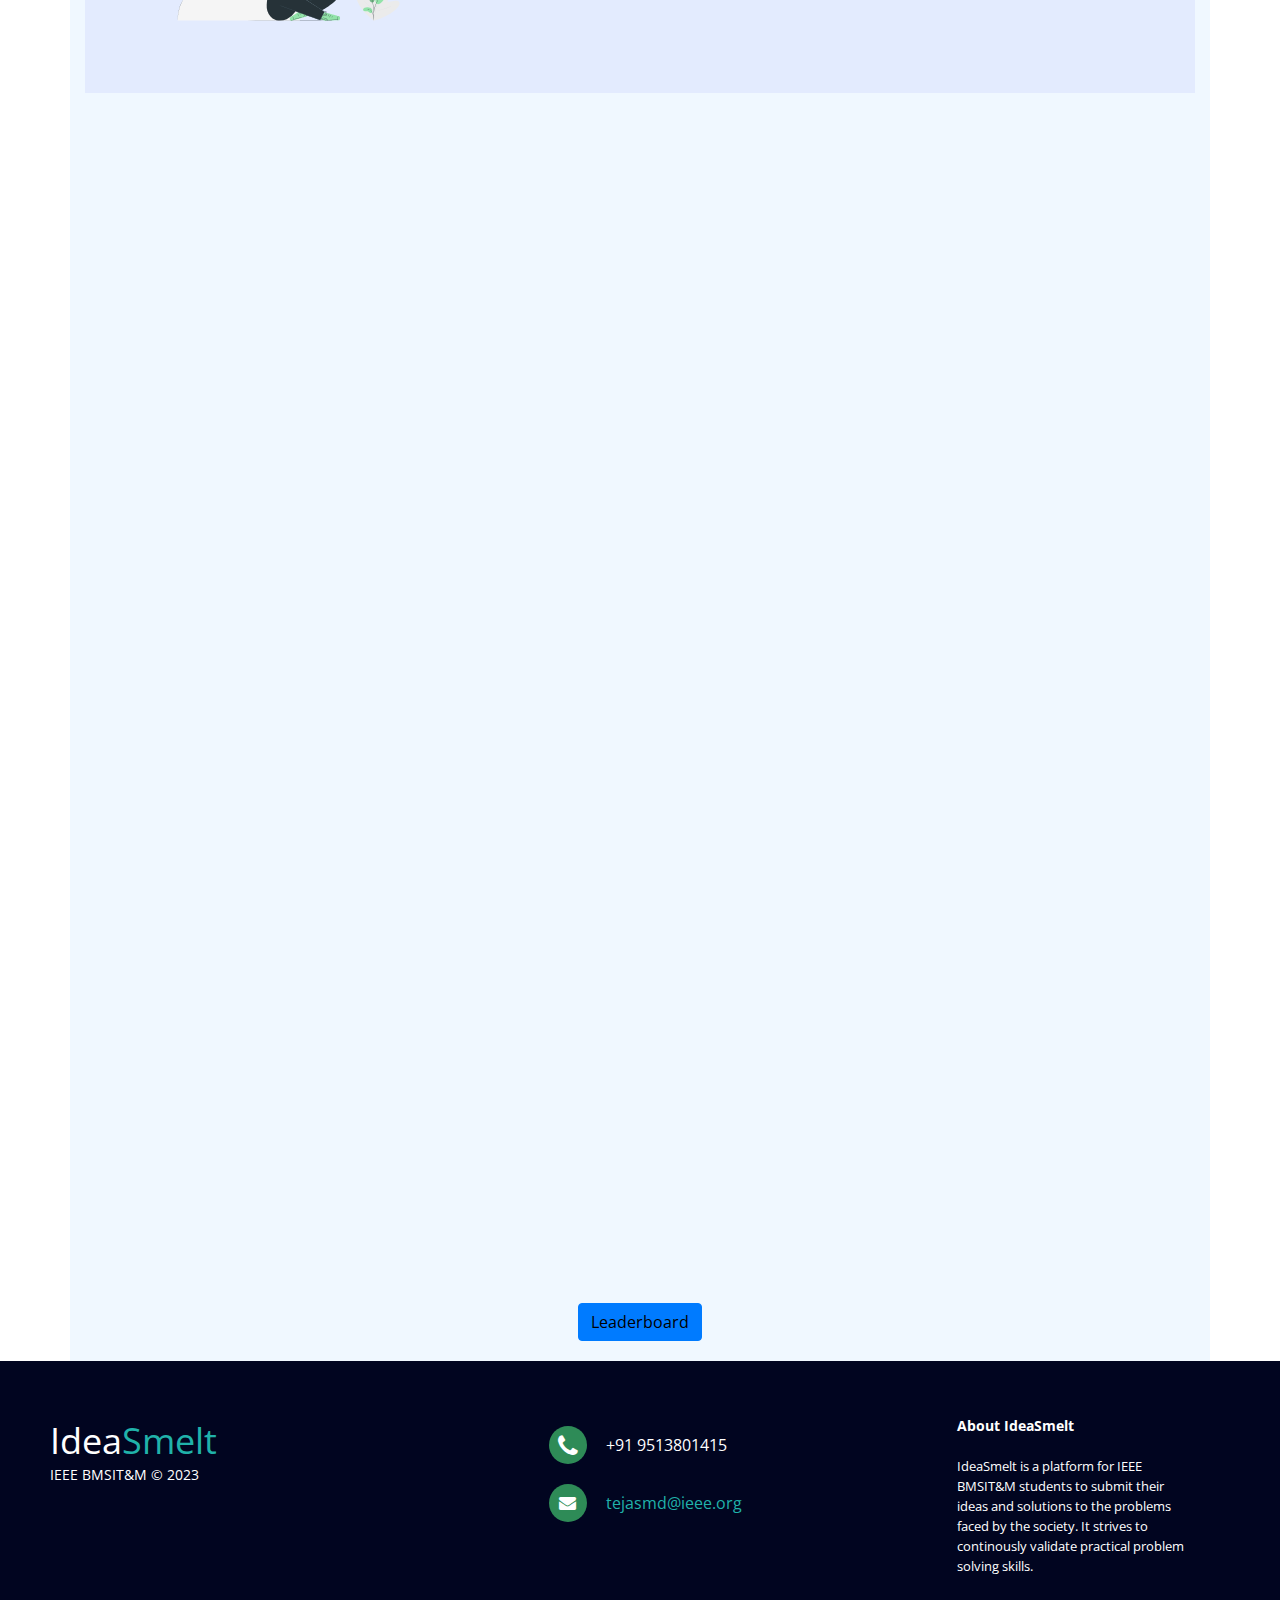
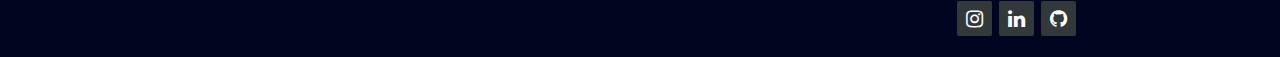
==== commit 24f2aba1: "Merge branch 'master' into Experimental" ====
--- a/Ideasmelt.html
+++ b/Ideasmelt.html
@@ -3,16 +3,22 @@
 
 <head>
     <meta charset="UTF-8">
+    <meta http-equiv="X-UA-Compatible" content="IE=edge">
     <meta name="viewport" content="width=device-width, initial-scale=1.0">
 
-    
+
+
     <title>IEEE Ideasmelt</title>
 
     <link rel="stylesheet" type="text/css" href="style/style.css">
     <link rel="stylesheet" type="text/css" href="style/banner.css">
-    <link rel="stylesheet" type="text/css" href="style/submit.css">
     <link rel="stylesheet" type="text/css" href="style/footer.css">
 
+    <link rel="stylesheet" type="text/css" href="style/problem.css">
+    
+    <link href="https://cdn.jsdelivr.net/npm/bootstrap@5.2.3/dist/css/bootstrap.min.css" rel="stylesheet" integrity="sha384-rbsA2VBKQhggwzxH7pPCaAqO46MgnOM80zW1RWuH61DGLwZJEdK2Kadq2F9CUG65" crossorigin="anonymous">
+    <link rel="stylesheet" href="https://cdn.jsdelivr.net/npm/bootstrap@4.6.2/dist/css/bootstrap.min.css">
+    <link href="https://fonts.googleapis.com/css2?family=Josefin+Sans&display=swap" rel="stylesheet">
     <link rel="stylesheet" href="https://cdnjs.cloudflare.com/ajax/libs/font-awesome/4.7.0/css/font-awesome.min.css">
 
 </head>
@@ -28,6 +34,30 @@
     <!-- <header> -->
     <!-- <h1>IEEE IdeaSmelt</h1/> -->
     <!-- </header> -->
+
+
+    <!-- breadcrums -->
+    <nav style="--bs-breadcrumb-divider: url(&#34;data:image/svg+xml,%3Csvg xmlns='http://www.w3.org/2000/svg' width='8' height='8'%3E%3Cpath d='M2.5 0L1 1.5 3.5 4 1 6.5 2.5 8l4-4-4-4z' fill='%236c757d'/%3E%3C/svg%3E&#34;);" aria-label="breadcrumb">
+        <ol class="breadcrumb">
+            <li class="breadcrumb-item"><a href="Ideasmelt.html">Home</a></li>
+        </ol>
+    </nav>
+
+    <!-- main -->
+    <div class="container main_section">
+        <!-- problem statement section -->
+        <div class="row">
+            <div class="col-md-12">
+                <div class="problem text-center">
+                    <h2>Problem Statement</h2>
+                    <p>
+                        The current security entrance check system only verifies the tags on the ID card and not the actual card,
+                        which could result in potential security breaches. The problem statement aims to identify a technology that
+                        can efficiently and securely verify the ID card's authenticity without causing any inconvenience to the
+                        user. The proposed solution should be practical, easy to use, and cost-effective. The system should also be
+                        capable of preventing unauthorized access while providing a smooth entry experience for authorized
+                        personnel.
+                    </p>
 
     <!-- The Header ends -->
 
@@ -58,34 +88,35 @@
         </div>
     </div>
 
-    <!-- problem statement section starts -->
-    <section class="problem_statement">
-        <h2>Problem Statement</h2>
-        <p>The current security entrance check system only verifies the tags on the ID card and not the actual card,
-            which could result in potential security breaches. The problem statement aims to identify a technology that
-            can efficiently and securely verify the ID card's authenticity without causing any inconvenience to the
-            user. The proposed solution should be practical, easy to use, and cost-effective. The system should also be
-            capable of preventing unauthorized access while providing a smooth entry experience for authorized
-            personnel.</p>
-    </section>
-    <!-- problem statement section ends -->
-
-    <!-- Submit Button section starts -->
-    <center>
-        <div class="container">
-            <button id="btn">
-                <p id="btnText">Submit Solution</p>
-                <div class="check-box">
-                    <svg xmlns="http://www.w3.org/2000/svg" viewBox="0 0 50 50">
-                        <path fill="transparent" d="M14.1 27.2l7.1 7.2 16.7-16.8" />
-                    </svg>
+   
                 </div>
-            </button>
-        </div>
-    </center>
-    <!-- Submit Button section ends -->
-
-    <!-- The footer section start -->
+            </div>
+        </div>
+        
+
+
+        <!-- Google form integration using iframe -->
+        <div class="row">
+            <div class="col-md-12">
+                <div class="form text-center">
+                    <iframe src="https://docs.google.com/forms/d/e/1FAIpQLSfJGp_RNYvOnj9CLgPDKUlSetz_xPPGLwyY-zP4yaMA66i6kQ/viewform?embedded=true" width="640" height="1204" frameborder="0" marginheight="0" marginwidth="0">Loading…</iframe>
+                </div>
+            </div>
+        </div>
+        
+        <!-- go to LeaderBoard button -->
+        <div class="row">
+            <div class="col-md-12">
+                <div class="leaderboard text-center">
+                    <a href="leaderboard.html" class="btn btn-primary">Leaderboard</a>
+                </div>
+            </div>
+        </div>
+        
+    </div>
+
+    <!-- footer -->
+
     <footer class="footer-distributed">
 
         <div class="footer-left">
@@ -149,7 +180,7 @@
 
         </div>
 
-
+        
 
         <div class="footer-right">
 
--- a/style/banner.css
+++ b/style/banner.css
@@ -1,8 +1,16 @@
-*
-{
-    margin: 0%;
-    padding: 0%;
+*, *:before, *:after {
     box-sizing: border-box;
+    -moz-box-sizing: border-box;
+    -webkit-box-sizing: border-box;
+}
+
+body,html {
+    min-height:100%;
+}
+
+body{
+    background:#fff;
+
 }
 
 body,
@@ -37,25 +45,27 @@
     font-family: 'Poppins', sans-serif;
 }
 
-h2 {
-    font-size: 35px;
-    font-weight: bold;
-    margin-bottom: 10px;
-    font-family: 'Poppins', sans-serif;
-}
-
-p {
+.hero-text p {
     font-size: 16px;
     line-height: 1.5;
     margin: 0;
     font-family: 'Poppins', sans-serif;
 }
 
-header {
+/* header {
     background-color: #0066cc;
     color: white;
     text-align: center;
     padding: 20px;
+
+} */
+
+/* for links to appear black */
+a, a:hover, a:focus, a:active, a:visited, a:link {
+    text-decoration: none;
+     color: #000;
+  }
+
 }
 
 
@@ -107,4 +117,5 @@
     from { transform: translate(0,  0px); }
     65%  { transform: translate(0, 15px); }
     to   { transform: translate(0, -0px); }    
-}+}
+
--- a/style/problem.css
+++ b/style/problem.css
@@ -0,0 +1,27 @@
+
+.problem h2 {
+    font-size: 35px;
+    font-weight: bold;
+    margin-bottom: 10px;
+    font-family: 'Poppins', sans-serif;
+}
+
+.problem p {
+    font-size: 16px;
+    line-height: 1.5;
+    margin: 0;
+    font-family: 'Poppins', sans-serif;
+}
+
+.problem {
+    background-color: #e3ebfe;
+    padding: 20px;
+    
+}
+
+.main_section {
+    background-color: aliceblue;
+    padding: 20px;
+}
+
+
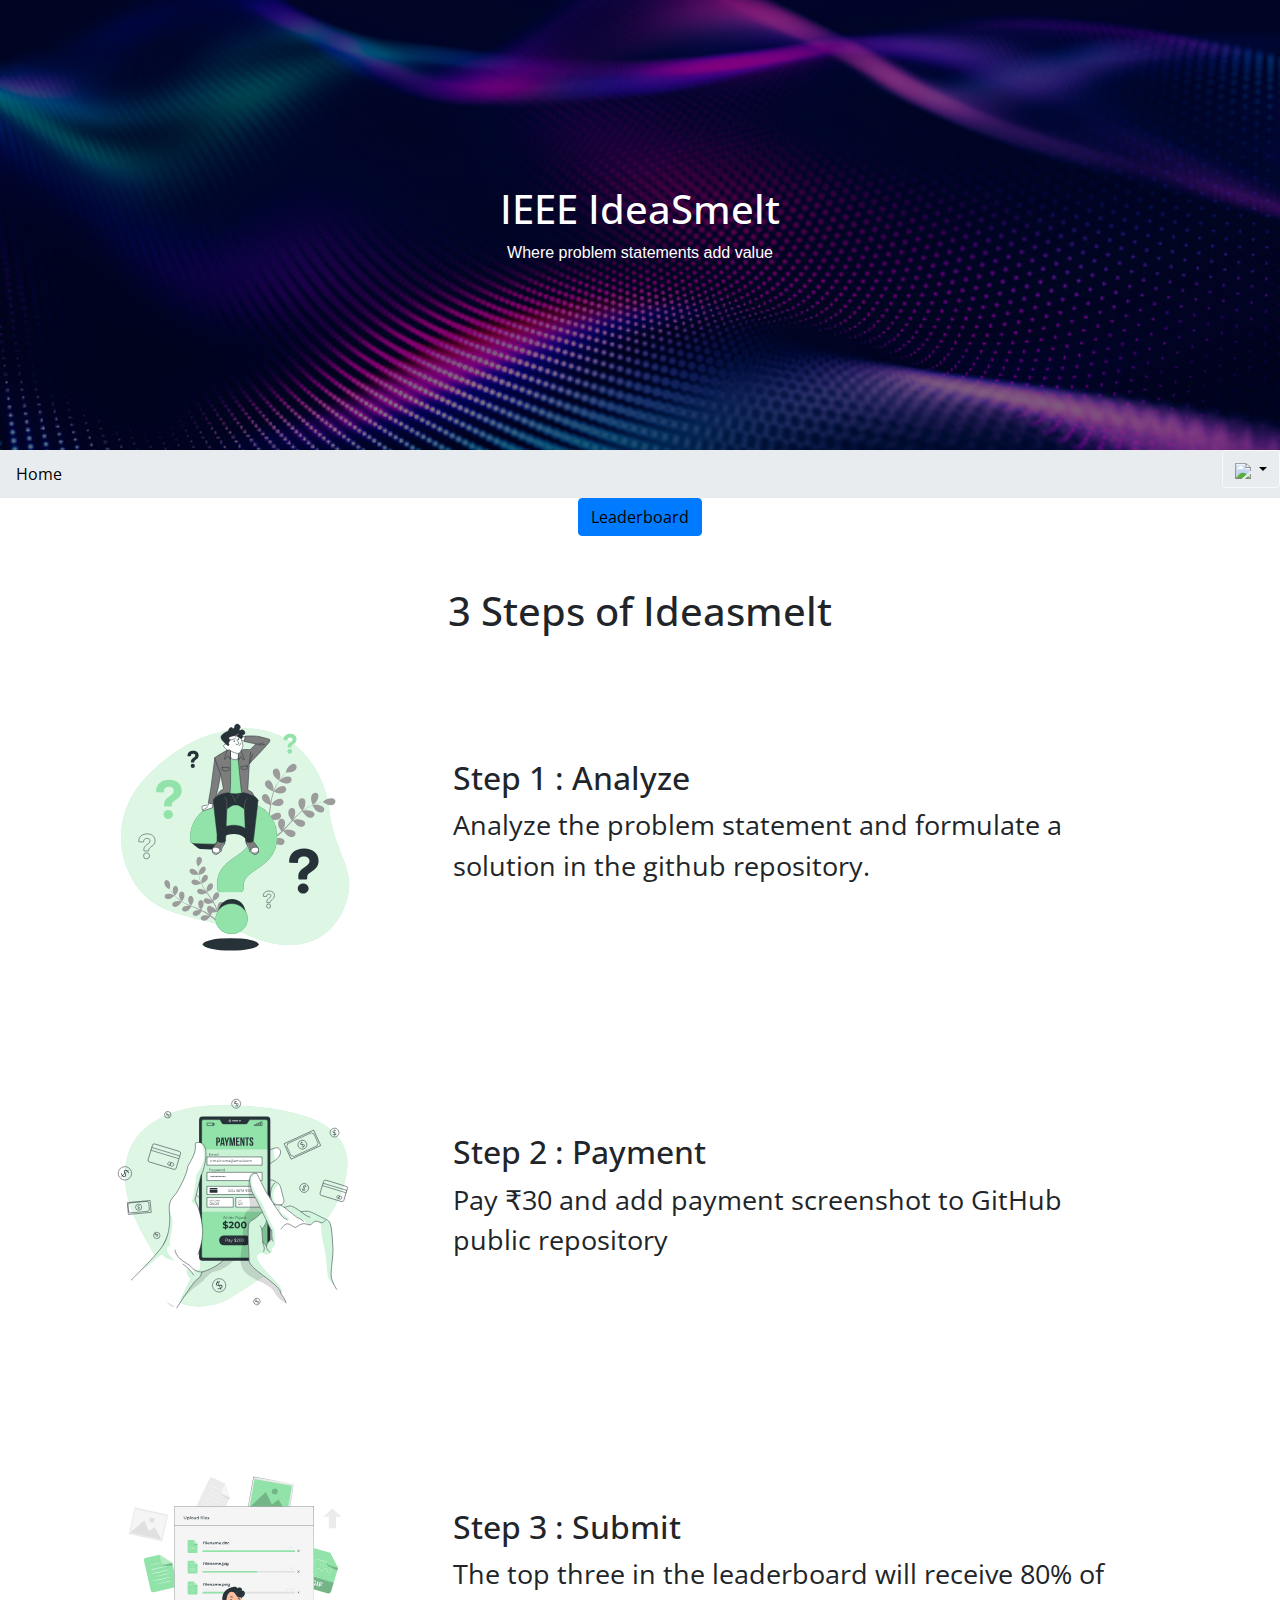
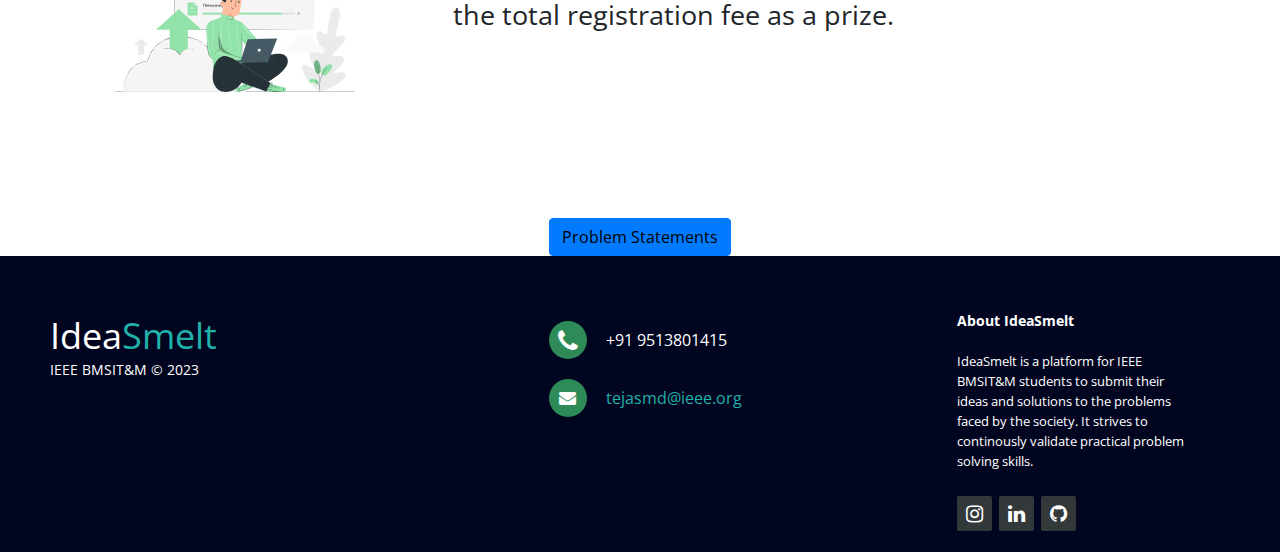
==== commit 4e925e21: "added bootstrap js. changed the breadcrumb" ====
--- a/Ideasmelt.html
+++ b/Ideasmelt.html
@@ -7,7 +7,6 @@
     <meta name="viewport" content="width=device-width, initial-scale=1.0">
 
 
-
     <title>IEEE Ideasmelt</title>
 
     <link rel="stylesheet" type="text/css" href="style/style.css">
@@ -15,8 +14,9 @@
     <link rel="stylesheet" type="text/css" href="style/footer.css">
 
     <link rel="stylesheet" type="text/css" href="style/problem.css">
-    
-    <link href="https://cdn.jsdelivr.net/npm/bootstrap@5.2.3/dist/css/bootstrap.min.css" rel="stylesheet" integrity="sha384-rbsA2VBKQhggwzxH7pPCaAqO46MgnOM80zW1RWuH61DGLwZJEdK2Kadq2F9CUG65" crossorigin="anonymous">
+
+    <link href="https://cdn.jsdelivr.net/npm/bootstrap@5.2.3/dist/css/bootstrap.min.css" rel="stylesheet"
+        integrity="sha384-rbsA2VBKQhggwzxH7pPCaAqO46MgnOM80zW1RWuH61DGLwZJEdK2Kadq2F9CUG65" crossorigin="anonymous">
     <link rel="stylesheet" href="https://cdn.jsdelivr.net/npm/bootstrap@4.6.2/dist/css/bootstrap.min.css">
     <link href="https://fonts.googleapis.com/css2?family=Josefin+Sans&display=swap" rel="stylesheet">
     <link rel="stylesheet" href="https://cdnjs.cloudflare.com/ajax/libs/font-awesome/4.7.0/css/font-awesome.min.css">
@@ -36,41 +36,50 @@
     <!-- </header> -->
 
 
-    <!-- breadcrums -->
-    <nav style="--bs-breadcrumb-divider: url(&#34;data:image/svg+xml,%3Csvg xmlns='http://www.w3.org/2000/svg' width='8' height='8'%3E%3Cpath d='M2.5 0L1 1.5 3.5 4 1 6.5 2.5 8l4-4-4-4z' fill='%236c757d'/%3E%3C/svg%3E&#34;);" aria-label="breadcrumb">
-        <ol class="breadcrumb">
+    <!-- breadcrums and navigation -->
+    <div class="d-flex justify-content-between navmenu">
+        <nav aria-label="breadcrumb">
+          <ol class="breadcrumb mb-0">
             <li class="breadcrumb-item"><a href="Ideasmelt.html">Home</a></li>
-        </ol>
-    </nav>
-
-    <!-- main -->
-    <div class="container main_section">
-        <!-- problem statement section -->
-        <div class="row">
-            <div class="col-md-12">
-                <div class="problem text-center">
-                    <h2>Problem Statement</h2>
-                    <p>
-                        The current security entrance check system only verifies the tags on the ID card and not the actual card,
-                        which could result in potential security breaches. The problem statement aims to identify a technology that
-                        can efficiently and securely verify the ID card's authenticity without causing any inconvenience to the
-                        user. The proposed solution should be practical, easy to use, and cost-effective. The system should also be
-                        capable of preventing unauthorized access while providing a smooth entry experience for authorized
-                        personnel.
-                    </p>
-
-    <!-- The Header ends -->
-
+           
+          </ol>
+        </nav>
+        <div class="dropdown">
+          <a class="btn btn-outline-light dropdown-toggle navmenu_btn" href="#" role="button" id="dropdownMenuLink" data-toggle="dropdown" aria-haspopup="true" aria-expanded="false">
+            <img src="https://img.icons8.com/ios-glyphs/30/null/menu-rounded.png"/>
+            </a>
+          <div class="dropdown-menu dropdown-menu-right" aria-labelledby="dropdownMenuButton">
+            <a class="dropdown-item" href="Ideasmelt.html">Home</a>
+            <a class="dropdown-item" href="ProblemStatement.html">Statements</a>
+            <a class="dropdown-item" href="LeaderBoard.htm">Leaderboard</a>
+          </div>
+        </div>
+      </div>
+      
+
+
+    <!-- go to LeaderBoard button -->
+    <div class="row">
+        <div class="col-md-12">
+            <div class="leaderboard text-center">
+                <a href="LeaderBoard.htm" class="btn btn-primary">Leaderboard</a>
+            </div>
+        </div>
+    </div>
 
     <div class="box">
-        <center><div><h1>3 Steps of Ideasmelt</h1></div></center>
+        <center>
+            <div>
+                <h1>3 Steps of Ideasmelt</h1>
+            </div>
+        </center>
         <div class="step">
             <img src="./images/idea.svg" alt="idea" class="floating">
             <div class="step1">
                 <h2>Step 1 : Analyze</h2>
                 <p>Analyze the problem statement and formulate a solution in the github repository.</p>
             </div>
-            
+
         </div>
         <div class="step">
             <img src="./images/payment.svg" alt="payment" class="floating">
@@ -83,36 +92,19 @@
             <img src="./images/submit.svg" alt="prize" class="floating">
             <div class="step3">
                 <h2>Step 3 : Submit</h2>
-                <p>The top three in the leaderboard will receive 80% of the total registration fee as a prize.</p>
-            </div>
-        </div>
-    </div>
-
-   
-                </div>
-            </div>
-        </div>
-        
-
-
-        <!-- Google form integration using iframe -->
-        <div class="row">
-            <div class="col-md-12">
-                <div class="form text-center">
-                    <iframe src="https://docs.google.com/forms/d/e/1FAIpQLSfJGp_RNYvOnj9CLgPDKUlSetz_xPPGLwyY-zP4yaMA66i6kQ/viewform?embedded=true" width="640" height="1204" frameborder="0" marginheight="0" marginwidth="0">Loading…</iframe>
-                </div>
-            </div>
-        </div>
-        
-        <!-- go to LeaderBoard button -->
-        <div class="row">
-            <div class="col-md-12">
-                <div class="leaderboard text-center">
-                    <a href="leaderboard.html" class="btn btn-primary">Leaderboard</a>
-                </div>
-            </div>
-        </div>
-        
+                <p>The top three in the leaderboard will receive 80% of the total registration fee as a
+                    prize.</p>
+            </div>
+        </div>
+    </div>
+
+    <!-- go to LeaderBoard button -->
+    <div class="row">
+        <div class="col-md-12">
+            <div class="leaderboard text-center">
+                <a href="ProblemStatement.html" class="btn btn-primary">Problem Statements</a>
+            </div>
+        </div>
     </div>
 
     <!-- footer -->
@@ -180,7 +172,7 @@
 
         </div>
 
-        
+
 
         <div class="footer-right">
 
@@ -202,6 +194,12 @@
 
     </footer>
     <!-- The footer section ends -->
+
+    <!-- bootstrap javascript code -->
+    <script src="https://code.jquery.com/jquery-3.2.1.slim.min.js" integrity="sha384-KJ3o2DKtIkvYIK3UENzmM7KCkRr/rE9/Qpg6aAZGJwFDMVNA/GpGFF93hXpG5KkN" crossorigin="anonymous"></script>
+    <script src="https://cdn.jsdelivr.net/npm/popper.js@1.12.9/dist/umd/popper.min.js" integrity="sha384-ApNbgh9B+Y1QKtv3Rn7W3mgPxhU9K/ScQsAP7hUibX39j7fakFPskvXusvfa0b4Q" crossorigin="anonymous"></script>
+    <script src="https://cdn.jsdelivr.net/npm/bootstrap@4.0.0/dist/js/bootstrap.min.js" integrity="sha384-JZR6Spejh4U02d8jOt6vLEHfe/JQGiRRSQQxSfFWpi1MquVdAyjUar5+76PVCmYl" crossorigin="anonymous"></script>
+
 </body>
 
 </html>--- a/style/banner.css
+++ b/style/banner.css
@@ -64,9 +64,14 @@
 a, a:hover, a:focus, a:active, a:visited, a:link {
     text-decoration: none;
      color: #000;
-  }
+}
 
+/* navigation and breadcrums mix */
+.navmenu {
+    background-color: #e9ecef;
 }
+
+
 
 
 /*steps*/
@@ -83,7 +88,6 @@
 .box .step
 {
     display: flex;
-    flex-direction: row;
     margin: 2vw;
 }
 
@@ -104,6 +108,22 @@
     font-size:3vh;
 }
 
+
+@media only screen and (max-width: 550px) {
+    /* For mobile phones: */
+   .step
+   {
+        flex-direction: column;
+   }
+
+   .step>img{
+    display: block;
+  margin-left: auto;
+  margin-right: auto;
+  width: 50%;        
+}
+}
+
 .floating {  
     animation-name: floating;
     animation-duration: 3s;
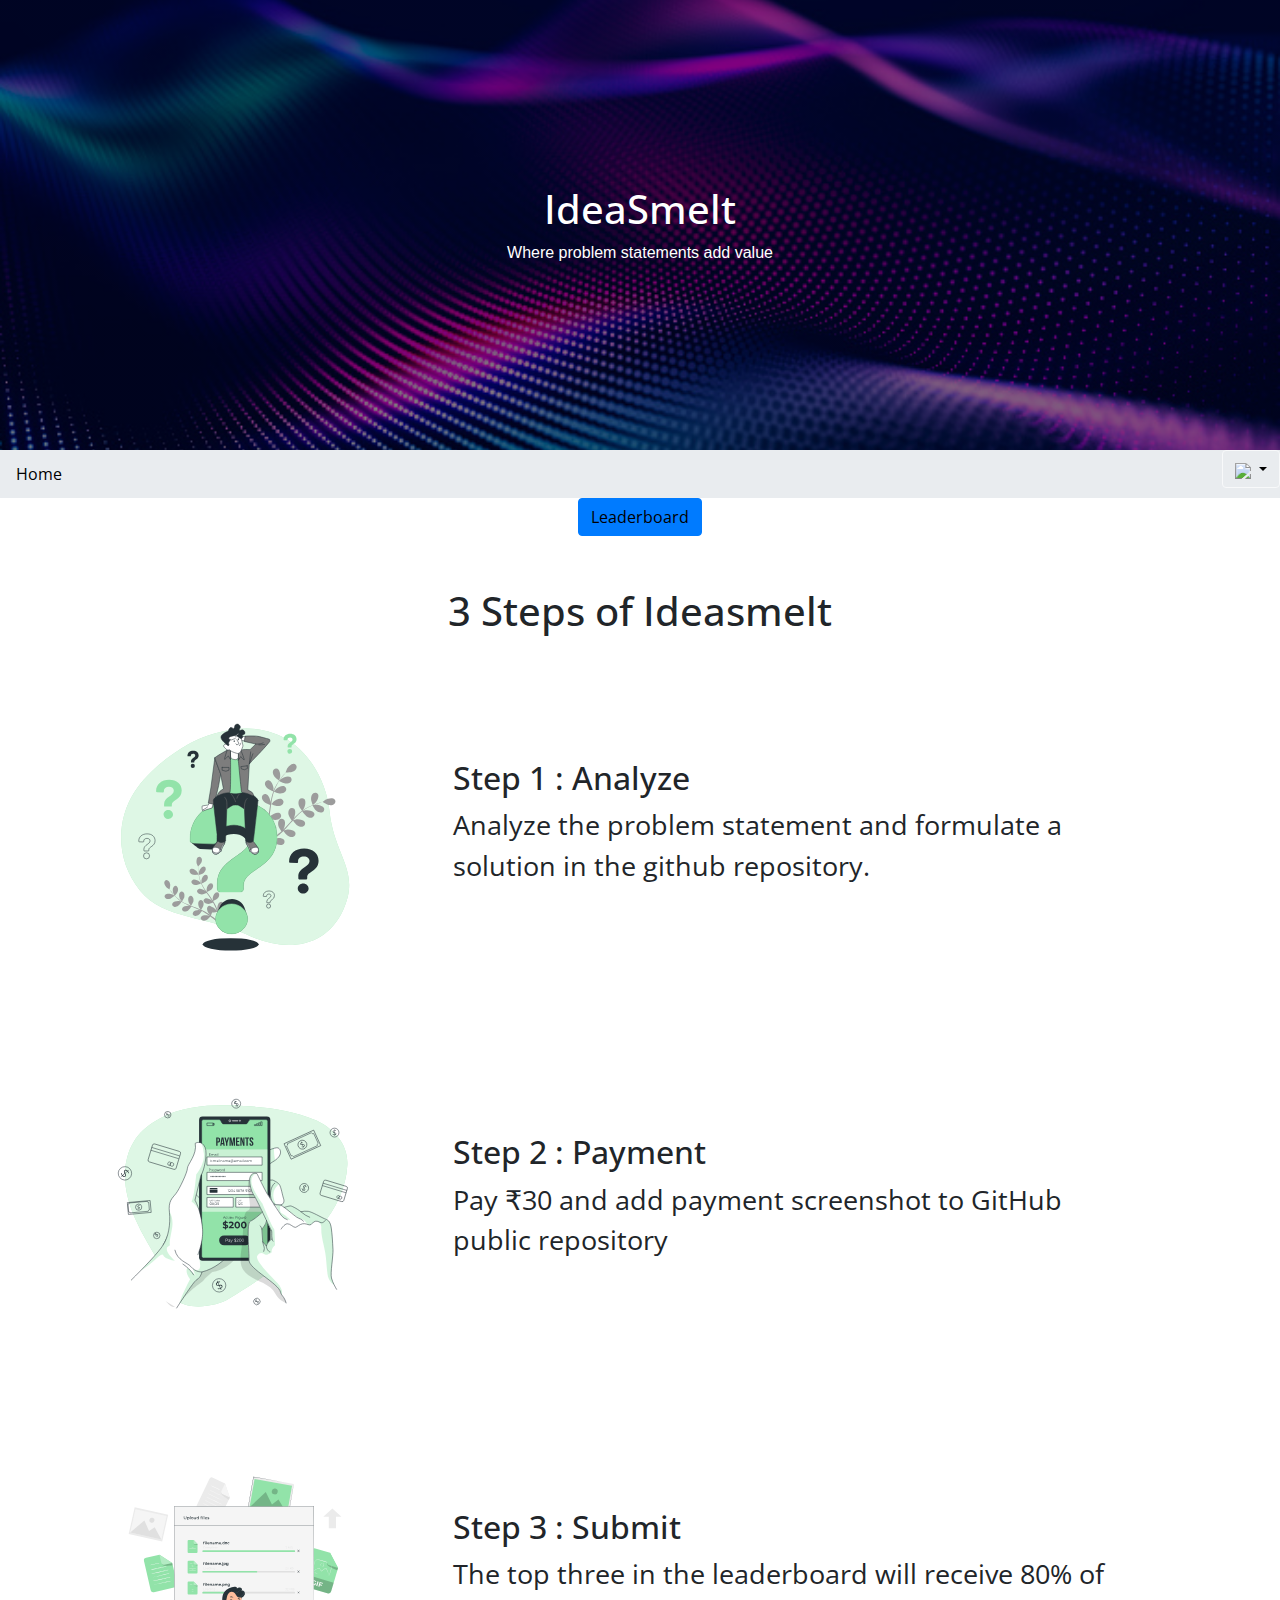
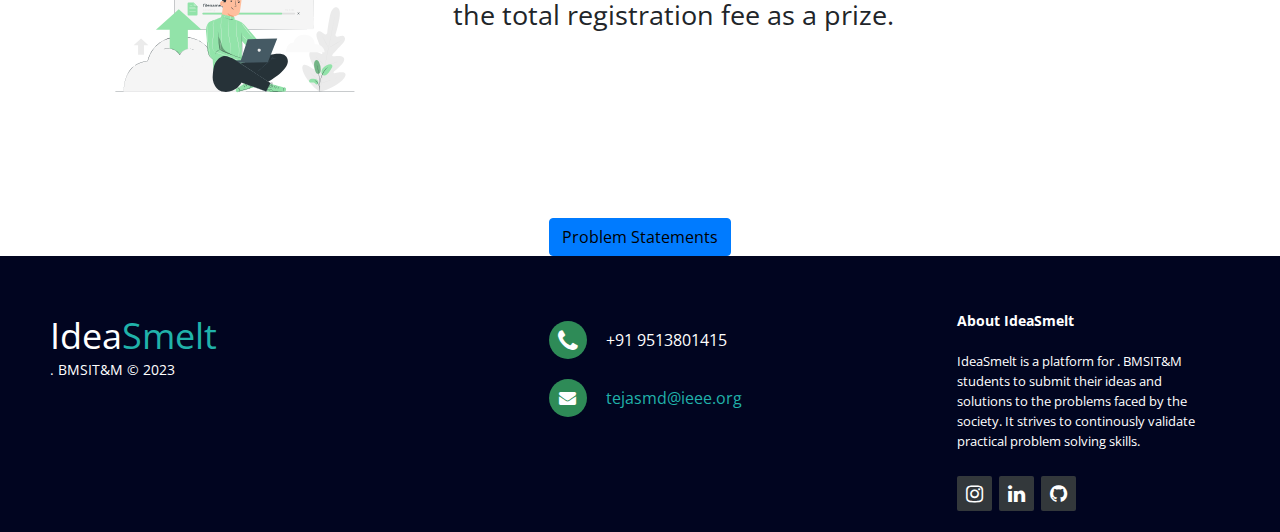
==== commit 564137ba: "Custom Form added as a seperate folder" ====
--- a/Ideasmelt.html
+++ b/Ideasmelt.html
@@ -7,7 +7,7 @@
     <meta name="viewport" content="width=device-width, initial-scale=1.0">
 
 
-    <title>IEEE Ideasmelt</title>
+    <title>Ideasmelt</title>
 
     <link rel="stylesheet" type="text/css" href="style/style.css">
     <link rel="stylesheet" type="text/css" href="style/banner.css">
@@ -27,12 +27,12 @@
     <!-- The Header starts -->
     <div class="hero-image">
         <div class="hero-text">
-            <h1>IEEE IdeaSmelt</h1>
+            <h1>IdeaSmelt</h1>
             <p>Where problem statements add value</p>
         </div>
     </div>
     <!-- <header> -->
-    <!-- <h1>IEEE IdeaSmelt</h1/> -->
+    <!-- <h1>. IdeaSmelt</h1/> -->
     <!-- </header> -->
 
 
@@ -129,7 +129,7 @@
                 <a href="#">Contact</a>
             </p>-->
 
-            <p class="footer-company-name">IEEE BMSIT&M © 2023</p>
+            <p class="footer-company-name">. BMSIT&M © 2023</p>
         </div>
 
         <div class="footer-center">
@@ -178,7 +178,7 @@
 
             <p class="footer-company-about">
                 <span>About IdeaSmelt</span>
-                IdeaSmelt is a platform for IEEE BMSIT&M students to submit their ideas and solutions to the problems
+                IdeaSmelt is a platform for . BMSIT&M students to submit their ideas and solutions to the problems
                 faced by the society. It strives to continously validate practical problem solving skills.
             </p>
 
--- a/style/problem.css
+++ b/style/problem.css
@@ -24,4 +24,12 @@
     padding: 20px;
 }
 
+.submission {
+    padding: 20px;
+}
 
+@media screen and (max-width: 880px) {
+    .submission iframe{
+        width: 100%;
+    }
+}
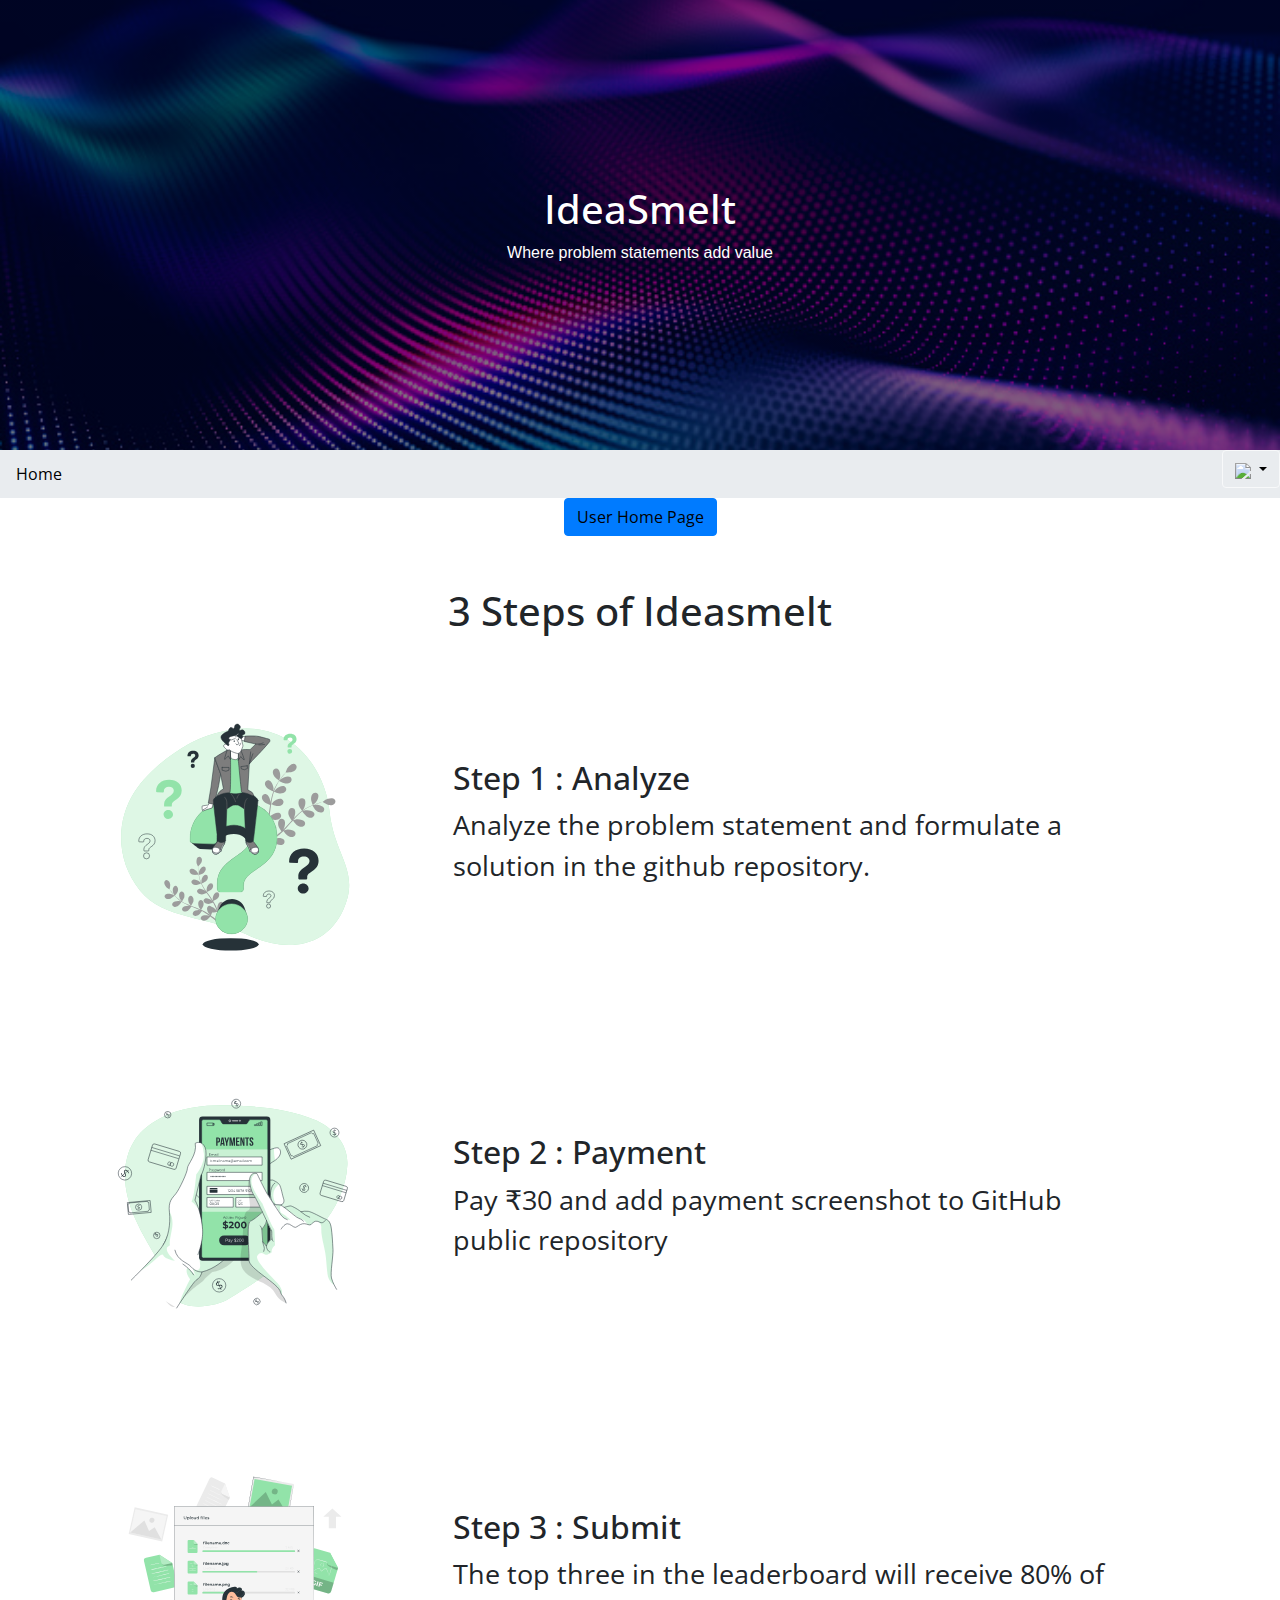
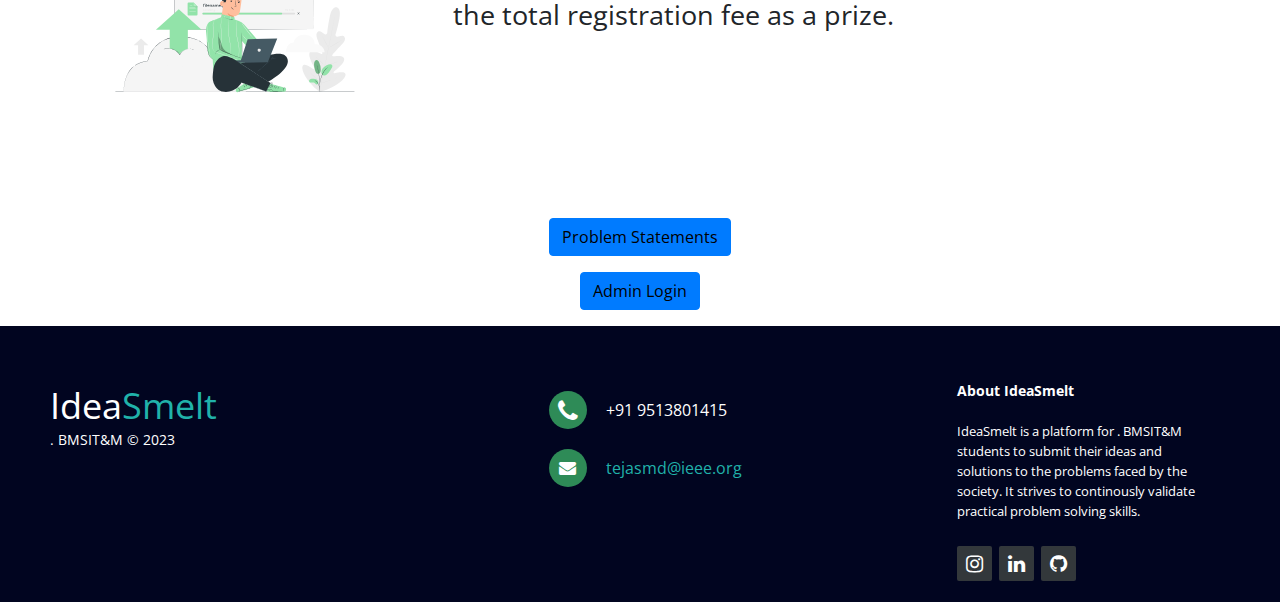
==== commit 5023a0e1: "godamn this shiz" ====
--- a/Ideasmelt.html
+++ b/Ideasmelt.html
@@ -51,7 +51,7 @@
           <div class="dropdown-menu dropdown-menu-right" aria-labelledby="dropdownMenuButton">
             <a class="dropdown-item" href="Ideasmelt.html">Home</a>
             <a class="dropdown-item" href="ProblemStatement.html">Statements</a>
-            <a class="dropdown-item" href="LeaderBoard.htm">Leaderboard</a>
+            <a class="dropdown-item" href="LeaderBoard\LeaderBoard.htm">Leaderboard</a>
           </div>
         </div>
       </div>
@@ -62,7 +62,7 @@
     <div class="row">
         <div class="col-md-12">
             <div class="leaderboard text-center">
-                <a href="LeaderBoard.htm" class="btn btn-primary">Leaderboard</a>
+                <a href="ProblemStatement.html" class="btn btn-primary">User Home Page</a>
             </div>
         </div>
     </div>
@@ -98,7 +98,7 @@
         </div>
     </div>
 
-    <!-- go to LeaderBoard button -->
+    <!-- go to Problem Statement button -->
     <div class="row">
         <div class="col-md-12">
             <div class="leaderboard text-center">
@@ -106,6 +106,16 @@
             </div>
         </div>
     </div>
+    <p></p>
+    <div class="row">
+        <div class="col-md-12">
+            <div class="leaderboard text-center">
+                <a href="Login Screen/index.html" class="btn btn-primary">Admin Login</a>
+            </div>
+        </div>
+    </div>
+    <p></p>
+
 
     <!-- footer -->
 
